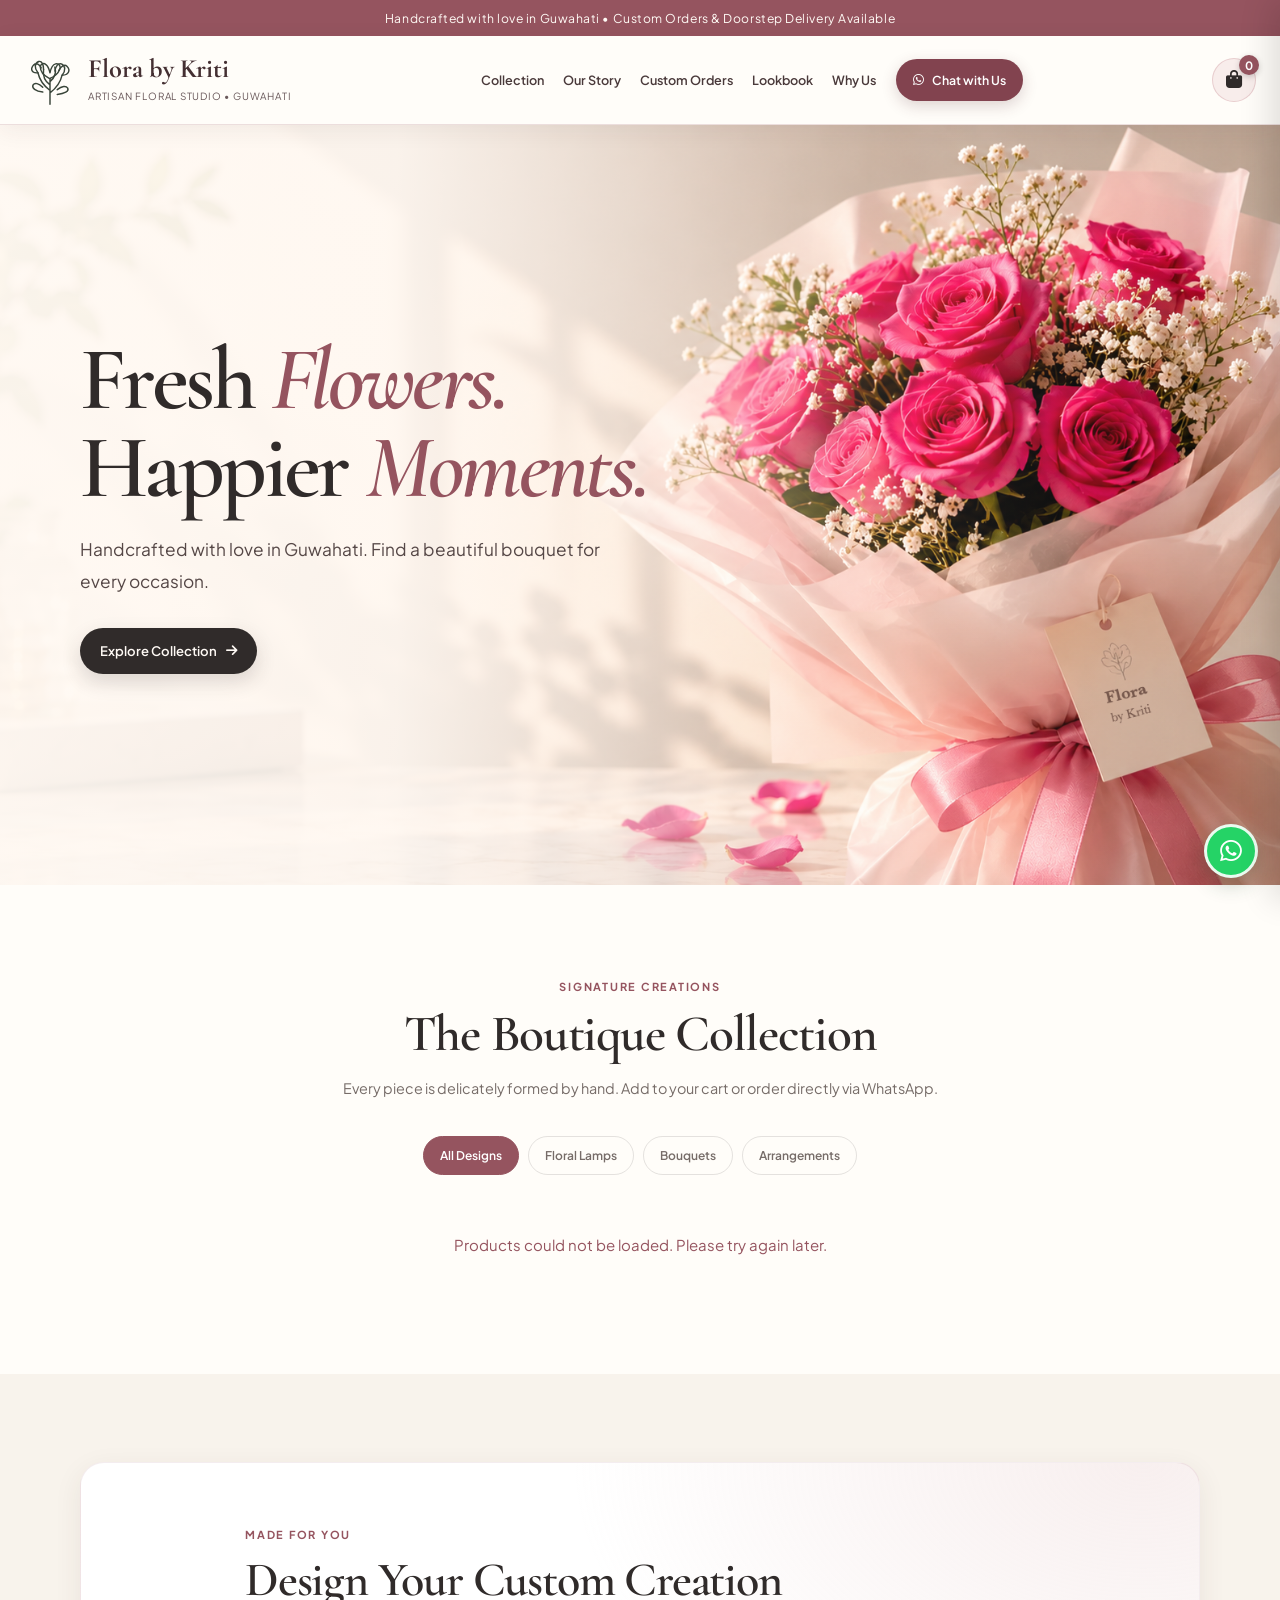
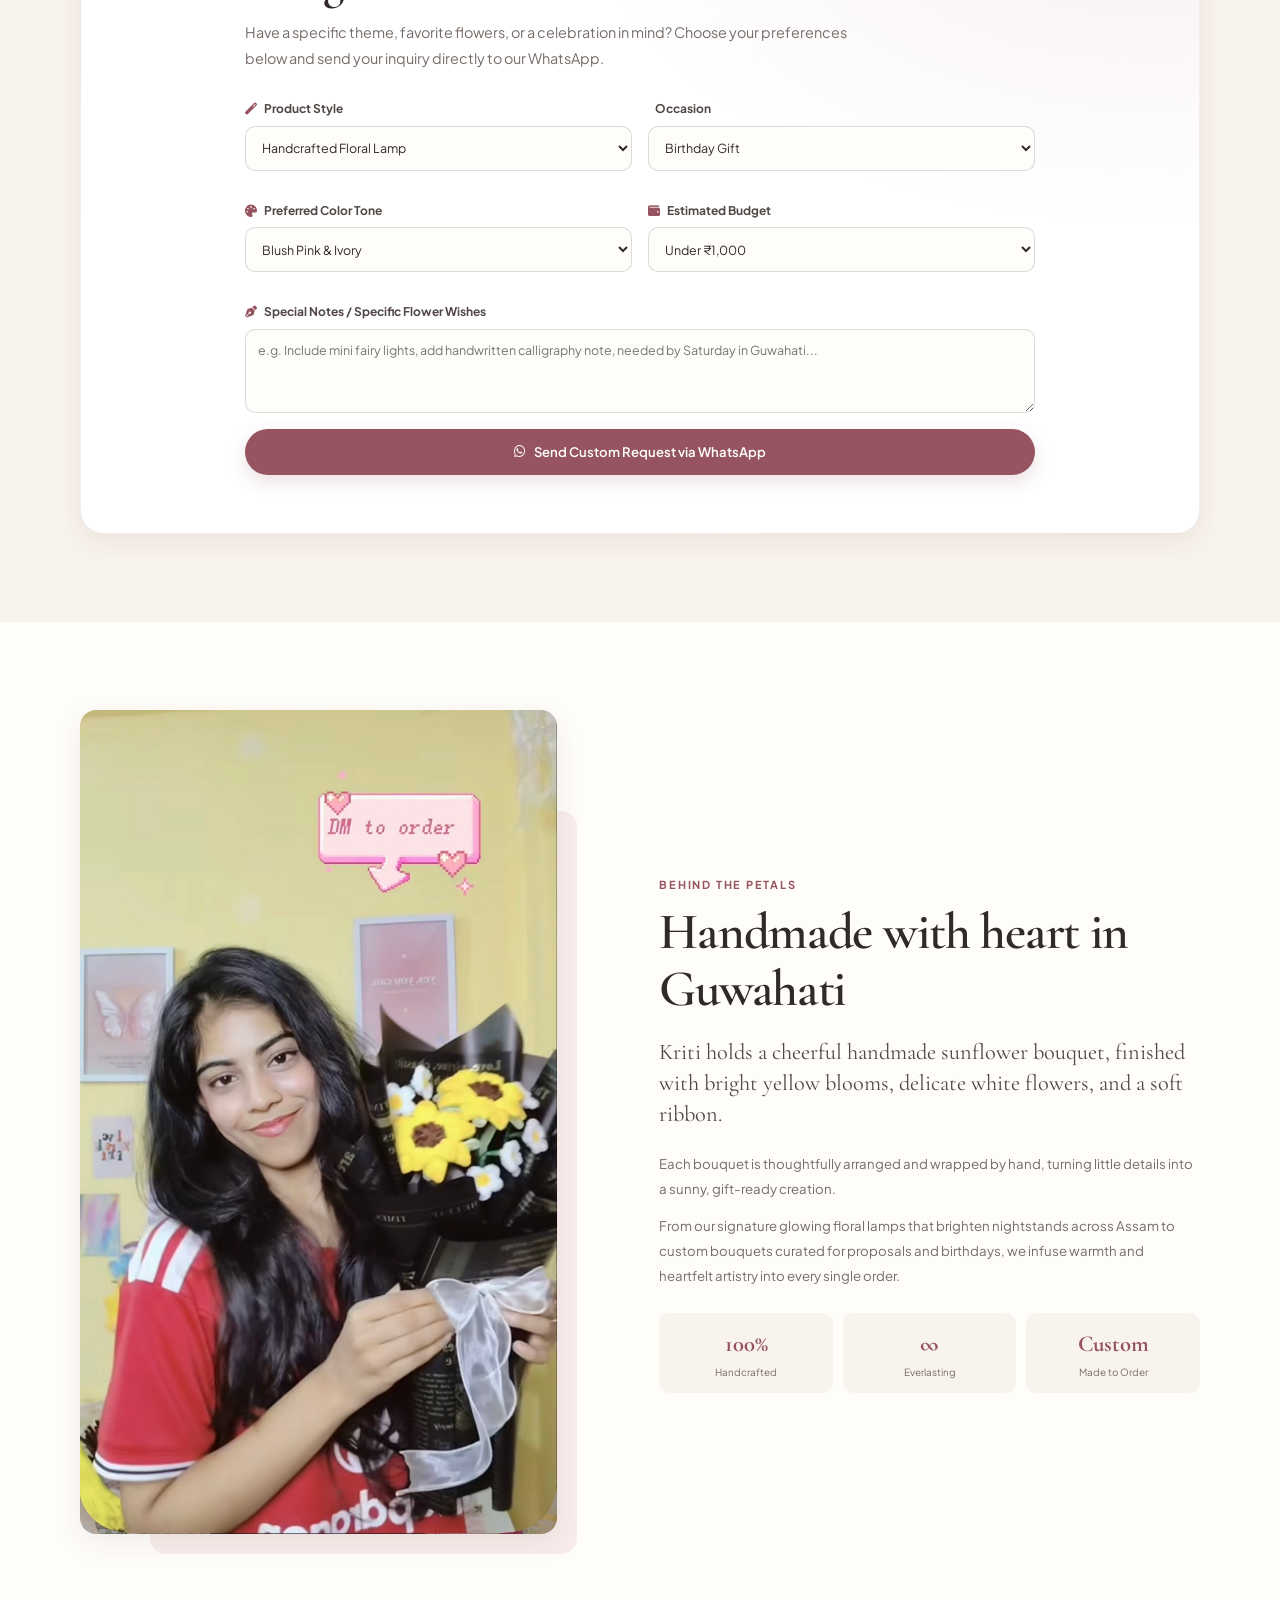
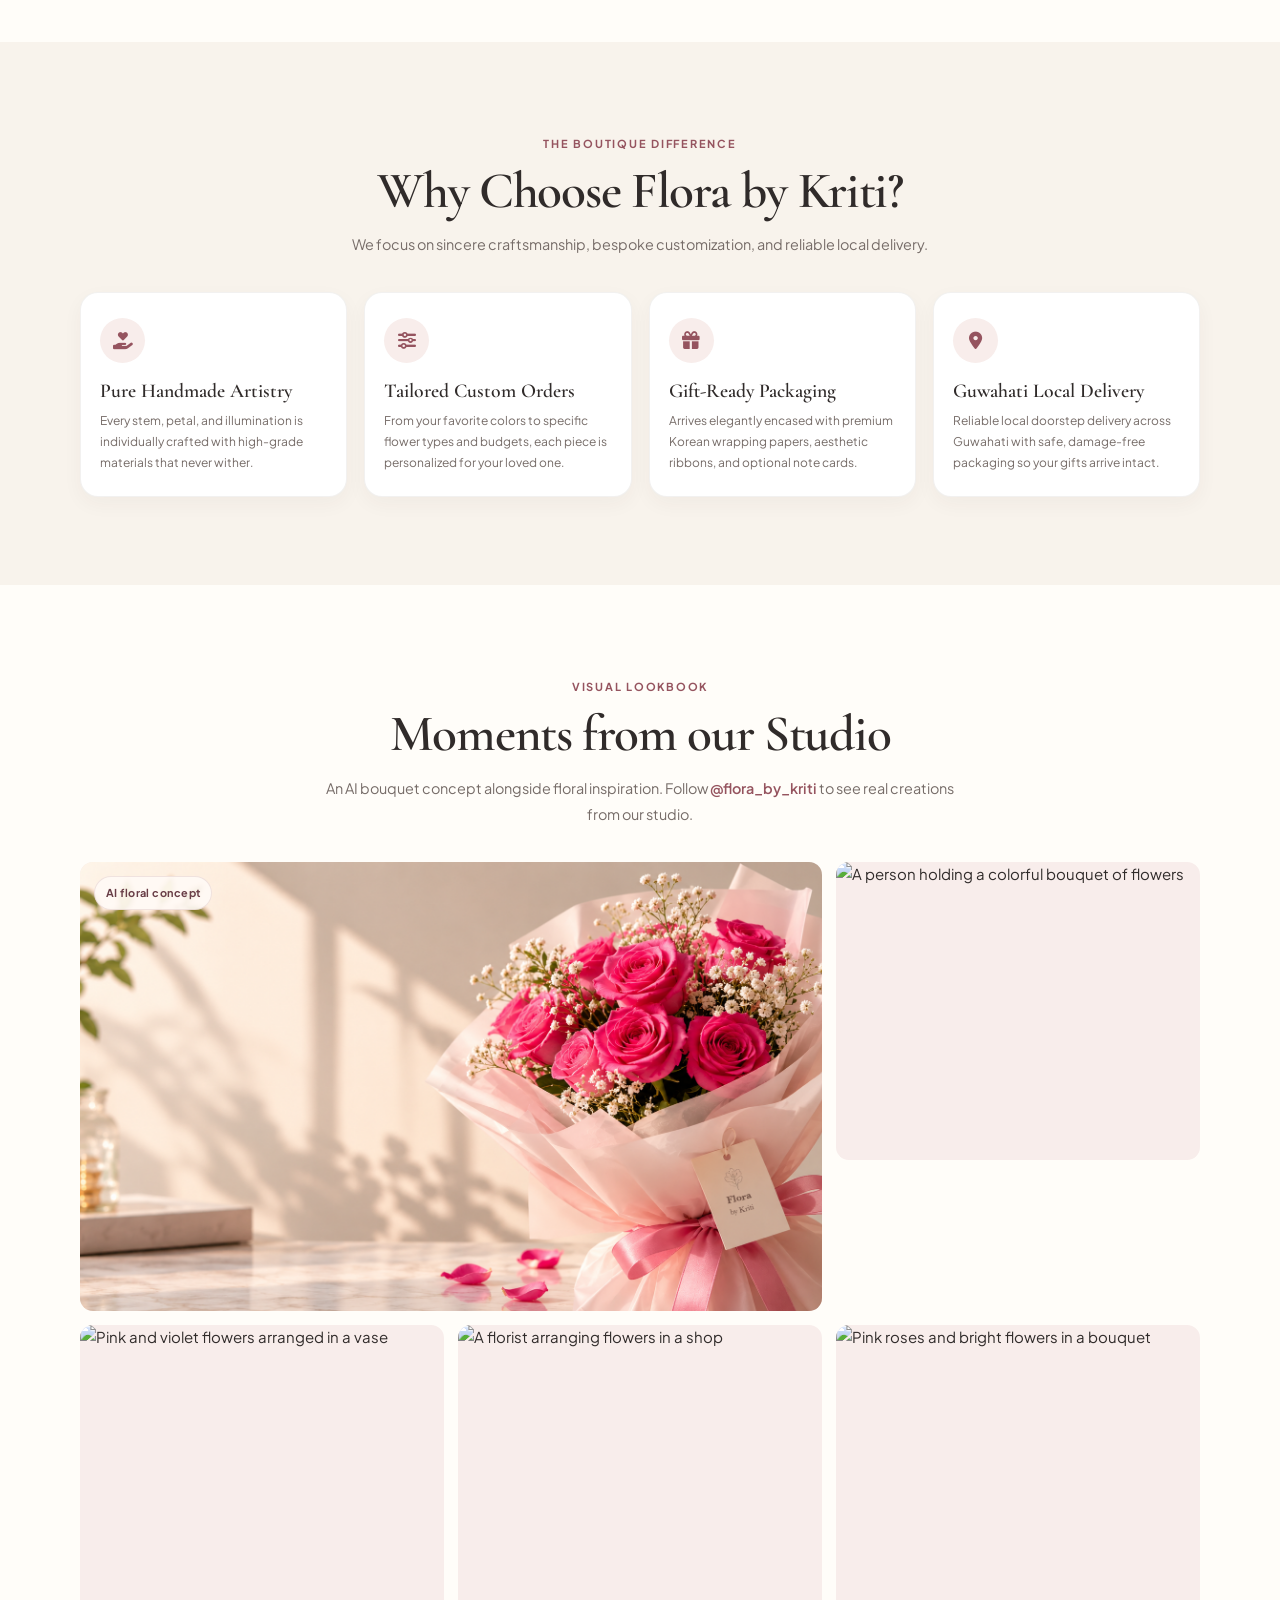
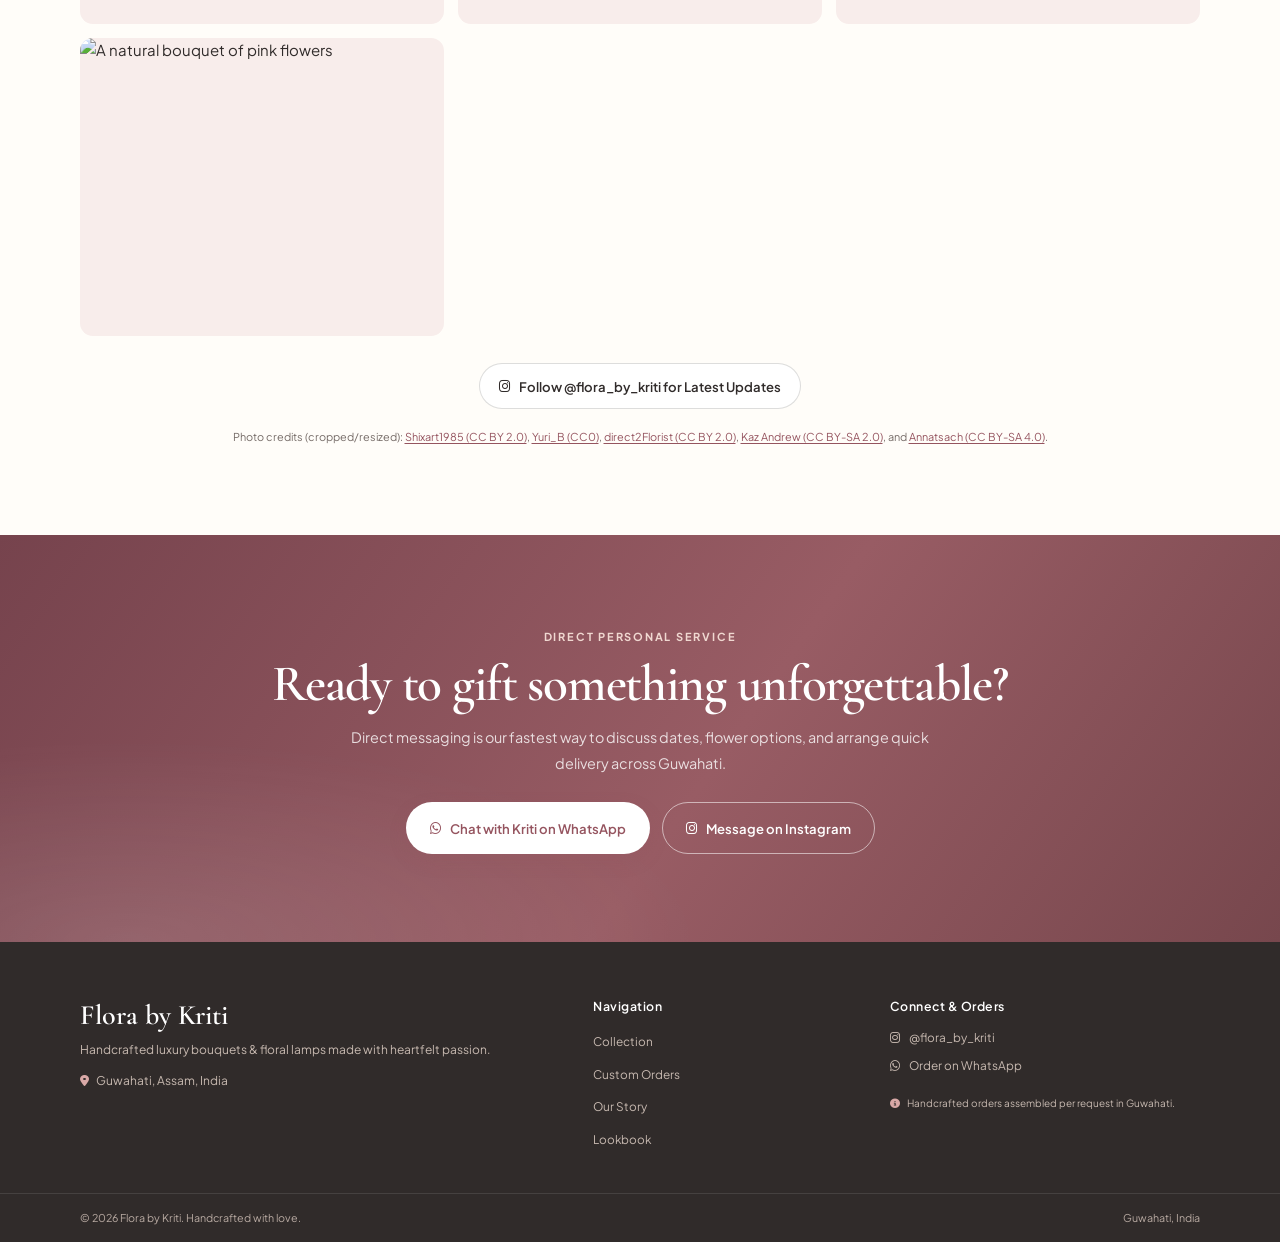
==== index.html @ 0f4cb662 "Add files via upload" ====
<!DOCTYPE html>
<html lang="en">
<head>
  <meta charset="UTF-8">
  <meta name="viewport" content="width=device-width, initial-scale=1.0">
  <title>Flora by Kriti | Handcrafted Luxury Flowers & Floral Lamps</title>
  <meta name="description" content="Guwahati's luxury boutique for handcrafted everlasting flowers, bouquets, and artisanal floral lamps. Personalized gifting & custom orders.">
  
  <!-- Google Fonts -->
  <link rel="preconnect" href="https://fonts.googleapis.com">
  <link rel="preconnect" href="https://fonts.gstatic.com" crossorigin>
  <link href="https://fonts.googleapis.com/css2?family=Cormorant+Garamond:ital,wght@0,400;0,500;0,600;0,700;1,400&family=Plus+Jakarta+Sans:wght@300;400;500;600&display=swap" rel="stylesheet">
  
  <!-- FontAwesome Icons -->
  <link rel="stylesheet" href="https://cdnjs.cloudflare.com/ajax/libs/font-awesome/6.4.0/css/all.min.css">
  
  <!-- Custom Stylesheet -->
  <link rel="stylesheet" href="style.css">
</head>
<body>

  <!-- Top Announcement Bar -->
  <div class="announcement-bar">
    <p>Handcrafted with love in Guwahati &bull; Custom Orders & Doorstep Delivery Available</p>
  </div>

  <!-- Header / Navigation -->
  <header class="site-header" id="header">
    <div class="nav-container">
      <a href="#hero" class="brand-logo">
        <span class="logo-mark" aria-hidden="true">
          <svg viewBox="0 0 64 72" fill="none" xmlns="http://www.w3.org/2000/svg">
            <g stroke="currentColor" stroke-linecap="round" stroke-linejoin="round" stroke-width="1.8">
              <path d="M32 66V34M32 49C24 43 19 36 17 27M32 52C40 46 45 39 47 30M32 42C25 37 23 30 24 23M32 38C39 32 40 26 38 20"/>
              <path d="M17 27C9 28 7 22 12 17C15 14 19 17 21 21M17 27C12 21 13 15 18 13C22 12 24 17 24 23M47 30C55 30 58 24 53 19C50 16 46 19 43 24M47 30C52 24 51 18 46 16C42 15 39 19 38 25"/>
              <path d="M31 34C25 31 20 26 20 20C20 16 24 14 27 17C30 19 31 23 32 27C33 22 35 17 39 16C43 15 46 19 44 23C42 28 37 32 32 34Z"/>
              <path d="M23 45C18 40 13 39 11 42C9 46 14 50 23 51M41 48C47 43 52 43 54 46C56 50 50 53 41 54"/>
            </g>
          </svg>
        </span>
        <div class="brand-text">
          <span class="brand-name">Flora by Kriti</span>
          <span class="brand-subtitle">Artisan Floral Studio &bull; Guwahati</span>
        </div>
      </a>

      <nav class="nav-links" id="navLinks">
        <a href="products.html" class="nav-item">Collection</a>
        <a href="#story" class="nav-item">Our Story</a>
        <a href="#custom-order" class="nav-item">Custom Orders</a>
        <a href="#gallery" class="nav-item">Lookbook</a>
        <a href="#why-us" class="nav-item">Why Us</a>
        <a href="#contact" class="nav-cta whatsapp-btn-header">
          <i class="fab fa-whatsapp"></i> Chat with Us
        </a>
      </nav>

      <!-- Cart Button & Mobile Menu Toggle -->
      <div class="nav-actions-right">
        <button class="cart-trigger-btn" id="openCartBtn" aria-label="View Shopping Cart">
          <i class="fas fa-shopping-bag"></i>
          <span class="cart-count-badge" id="cartBadge">0</span>
        </button>
        <button class="mobile-menu-btn" id="menuToggle" aria-label="Toggle navigation menu">
          <i class="fas fa-bars"></i>
        </button>
      </div>
    </div>
  </header>

  <main>
    <!-- Hero Section -->
    <section class="hero-section" id="hero">
      <div class="container hero-grid">
        <div class="hero-content">
          <h1 class="hero-title">
            <span class="hero-title-line">Fresh <span class="hero-title-accent">Flowers.</span></span>
            <span class="hero-title-line">Happier <span class="hero-title-accent">Moments.</span></span>
          </h1>
          <p class="hero-description">
            Handcrafted with love in Guwahati. Find a beautiful bouquet for every occasion.
          </p>
          <div class="hero-actions">
            <a href="#collection" class="btn hero-collection-link">
              Explore Collection <i class="fas fa-arrow-right"></i>
            </a>
          </div>
        </div>
        <img
          class="hero-mobile-image"
          src="assets/hero-pink-bouquet-mobile.jpg"
          alt="A bouquet of vivid pink roses wrapped for gifting"
        >
      </div>
    </section>

    <!-- Featured Collections -->
    <section class="section collection-section" id="collection">
      <div class="container">
        <div class="section-header">
          <span class="section-tag">Signature Creations</span>
          <h2 class="section-title">The Boutique Collection</h2>
          <p class="section-subtitle">Every piece is delicately formed by hand. Add to your cart or order directly via WhatsApp.</p>
        </div>

        <!-- Filter Tags -->
        <div class="filter-bar">
          <button class="filter-btn active" data-filter="all">All Designs</button>
          <button class="filter-btn" data-filter="lamps">Floral Lamps</button>
          <button class="filter-btn" data-filter="bouquets">Bouquets</button>
          <button class="filter-btn" data-filter="custom">Arrangements</button>
        </div>

        <!-- Product Grid -->
        <div class="product-grid" id="productGrid" aria-live="polite" aria-busy="true">
          <p class="product-grid-message" role="status">Loading products…</p>
        </div>
        <div class="product-load-more" id="productLoadMore" hidden>
          <p id="productCountSummary" role="status" aria-live="polite"></p>
          <button type="button" class="btn btn-secondary" id="loadMoreProductsBtn">Load more products</button>
        </div>
      </div>
    </section>

    <!-- Custom Order Inquiry Builder -->
    <section class="section custom-order-section" id="custom-order">
      <div class="container">
        <div class="custom-card">
          <div class="custom-content">
            <span class="section-tag">Made For You</span>
            <h2 class="section-title">Design Your Custom Creation</h2>
            <p class="section-subtitle">
              Have a specific theme, favorite flowers, or a celebration in mind? Choose your preferences below and send your inquiry directly to our WhatsApp.
            </p>

            <form id="customOrderForm" class="builder-form" onsubmit="handleCustomSubmit(event)">
              <div class="form-row">
                <div class="form-group">
                  <label for="orderType"><i class="fas fa-magic"></i> Product Style</label>
                  <select id="orderType" required>
                    <option value="Handcrafted Floral Lamp">Handcrafted Floral Lamp</option>
                    <option value="Luxury Wrapped Bouquet">Luxury Wrapped Bouquet</option>
                    <option value="Bloom Gift Box">Bloom Gift Box</option>
                    <option value="Mini Ceramic Keepsake Pot">Mini Ceramic Keepsake Pot</option>
                    <option value="Full Custom Theme">Surprise Me / Full Custom Theme</option>
                  </select>
                </div>

                <div class="form-group">
                  <label for="orderOccasion"><i class="fas fa-calendar-heart"></i> Occasion</label>
                  <select id="orderOccasion">
                    <option value="Birthday Gift">Birthday Gift</option>
                    <option value="Anniversary Celebration">Anniversary Celebration</option>
                    <option value="Proposal / Romance">Proposal / Romance</option>
                    <option value="Home & Bedroom Decor">Home & Bedroom Decor</option>
                    <option value="Friendship / Just Because">Friendship / Just Because</option>
                  </select>
                </div>
              </div>

              <div class="form-row">
                <div class="form-group">
                  <label for="orderColor"><i class="fas fa-palette"></i> Preferred Color Tone</label>
                  <select id="orderColor">
                    <option value="Blush Pink & Ivory">Blush Pink & Ivory</option>
                    <option value="Deep Crimson & Burgundy">Deep Crimson & Burgundy</option>
                    <option value="Sunny Yellow & Muted Green">Sunny Yellow & Muted Green</option>
                    <option value="Lilac & Lavender Pastels">Lilac & Lavender Pastels</option>
                    <option value="Custom Mixed Palette">Custom Mixed Palette</option>
                  </select>
                </div>

                <div class="form-group">
                  <label for="orderBudget"><i class="fas fa-wallet"></i> Estimated Budget</label>
                  <select id="orderBudget">
                    <option value="Under ₹1,000">Under ₹1,000</option>
                    <option value="₹1,000 - ₹2,000">₹1,000 - ₹2,000</option>
                    <option value="₹2,000 - ₹3,500">₹2,000 - ₹3,500</option>
                    <option value="₹3,500+ Luxury Tier">₹3,500+ Luxury Tier</option>
                  </select>
                </div>
              </div>

              <div class="form-group">
                <label for="orderNotes"><i class="fas fa-pen-nib"></i> Special Notes / Specific Flower Wishes</label>
                <textarea id="orderNotes" rows="3" placeholder="e.g. Include mini fairy lights, add handwritten calligraphy note, needed by Saturday in Guwahati..."></textarea>
              </div>

              <button type="submit" class="btn btn-primary btn-block">
                <i class="fab fa-whatsapp"></i> Send Custom Request via WhatsApp
              </button>
            </form>
          </div>
        </div>
      </div>
    </section>

    <!-- Our Story -->
    <section class="section story-section" id="story">
      <div class="container story-grid">
        <div class="story-image-wrap">
          <img src="IMG_5952.jpg" alt="Kriti holding a handmade yellow sunflower bouquet with white blooms and a ribbon" class="story-img">
        </div>

        <div class="story-text">
          <span class="section-tag">Behind the Petals</span>
          <h2 class="section-title">Handmade with heart in Guwahati</h2>
          <p class="lead-text">
            Kriti holds a cheerful handmade sunflower bouquet, finished with bright yellow blooms, delicate white flowers, and a soft ribbon.
          </p>
          <p class="body-text">
            Each bouquet is thoughtfully arranged and wrapped by hand, turning little details into a sunny, gift-ready creation.
          </p>
          <p class="body-text">
            From our signature glowing floral lamps that brighten nightstands across Assam to custom bouquets curated for proposals and birthdays, we infuse warmth and heartfelt artistry into every single order.
          </p>
          <div class="story-stats">
            <div class="stat-box">
              <span class="stat-num">100%</span>
              <span class="stat-label">Handcrafted</span>
            </div>
            <div class="stat-box">
              <span class="stat-num">&infin;</span>
              <span class="stat-label">Everlasting</span>
            </div>
            <div class="stat-box">
              <span class="stat-num">Custom</span>
              <span class="stat-label">Made to Order</span>
            </div>
          </div>
        </div>
      </div>
    </section>

    <!-- Why Choose Us -->
    <section class="section why-section" id="why-us">
      <div class="container">
        <div class="section-header">
          <span class="section-tag">The Boutique Difference</span>
          <h2 class="section-title">Why Choose Flora by Kriti?</h2>
          <p class="section-subtitle">We focus on sincere craftsmanship, bespoke customization, and reliable local delivery.</p>
        </div>

        <div class="features-grid">
          <div class="feature-card">
            <div class="feature-icon"><i class="fas fa-hand-holding-heart"></i></div>
            <h3 class="feature-title">Pure Handmade Artistry</h3>
            <p class="feature-desc">Every stem, petal, and illumination is individually crafted with high-grade materials that never wither.</p>
          </div>

          <div class="feature-card">
            <div class="feature-icon"><i class="fas fa-sliders"></i></div>
            <h3 class="feature-title">Tailored Custom Orders</h3>
            <p class="feature-desc">From your favorite colors to specific flower types and budgets, each piece is personalized for your loved one.</p>
          </div>

          <div class="feature-card">
            <div class="feature-icon"><i class="fas fa-gift"></i></div>
            <h3 class="feature-title">Gift-Ready Packaging</h3>
            <p class="feature-desc">Arrives elegantly encased with premium Korean wrapping papers, aesthetic ribbons, and optional note cards.</p>
          </div>

          <div class="feature-card">
            <div class="feature-icon"><i class="fas fa-location-dot"></i></div>
            <h3 class="feature-title">Guwahati Local Delivery</h3>
            <p class="feature-desc">Reliable local doorstep delivery across Guwahati with safe, damage-free packaging so your gifts arrive intact.</p>
          </div>
        </div>
      </div>
    </section>

    <!-- Lookbook Gallery -->
    <section class="section gallery-section" id="gallery">
      <div class="container">
        <div class="section-header">
          <span class="section-tag">Visual Lookbook</span>
          <h2 class="section-title">Moments from our Studio</h2>
          <p class="section-subtitle">An AI bouquet concept alongside floral inspiration. Follow <a href="https://www.instagram.com/flora_by_kriti/" target="_blank" rel="noopener"> @flora_by_kriti</a> to see real creations from our studio.</p>
        </div>

        <div class="gallery-grid">
          <div class="gallery-item gallery-item-ai" onclick="openLightbox('main1.png', 'AI-generated Flora by Kriti bouquet concept')">
            <img src="main1.png" alt="AI-generated concept of a pink rose bouquet wrapped in blush paper">
            <span class="gallery-ai-label">AI floral concept</span>
            <div class="gallery-overlay">
              <i class="fas fa-search-plus"></i>
              <span>View AI Concept</span>
            </div>
          </div>

          <div class="gallery-item" onclick="openLightbox('assets/gallery-bouquet-hands.jpg', 'A bouquet held in a flower shop')">
            <img src="assets/gallery-bouquet-hands.jpg" alt="A person holding a colorful bouquet of flowers">
            <div class="gallery-overlay">
              <i class="fas fa-search-plus"></i>
              <span>View Bouquet</span>
            </div>
          </div>

          <div class="gallery-item" onclick="openLightbox('assets/gallery-pink-bouquet.jpg', 'Pink and violet flowers arranged in a vase')">
            <img src="assets/gallery-pink-bouquet.jpg" alt="Pink and violet flowers arranged in a vase">
            <div class="gallery-overlay">
              <i class="fas fa-search-plus"></i>
              <span>View Arrangement</span>
            </div>
          </div>

          <div class="gallery-item" onclick="openLightbox('assets/gallery-florist.jpg', 'A florist preparing a bouquet')">
            <img src="assets/gallery-florist.jpg" alt="A florist arranging flowers in a shop">
            <div class="gallery-overlay">
              <i class="fas fa-search-plus"></i>
              <span>View Florist</span>
            </div>
          </div>

          <div class="gallery-item" onclick="openLightbox('assets/gallery-floral-detail.jpg', 'Pink roses and flowers in a bouquet')">
            <img src="assets/gallery-floral-detail.jpg" alt="Pink roses and bright flowers in a bouquet">
            <div class="gallery-overlay">
              <i class="fas fa-search-plus"></i>
              <span>View Flowers</span>
            </div>
          </div>

          <div class="gallery-item" onclick="openLightbox('assets/gallery-pink-flowers.jpg', 'Natural pink flowers in a bouquet')">
            <img src="assets/gallery-pink-flowers.jpg" alt="A natural bouquet of pink flowers">
            <div class="gallery-overlay">
              <i class="fas fa-search-plus"></i>
              <span>View Flowers</span>
            </div>
          </div>
        </div>

        <div class="gallery-cta">
          <a href="https://www.instagram.com/flora_by_kriti/" target="_blank" rel="noopener noreferrer" class="btn btn-secondary">
            <i class="fab fa-instagram"></i> Follow @flora_by_kriti for Latest Updates
          </a>
        </div>
        <p class="gallery-image-credits">
          Photo credits (cropped/resized):
          <a href="https://commons.wikimedia.org/wiki/File:A_person_holds_a_vibrant_bouquet_filled_with_various_flowers,_showcasing_blue,_orange,_pink,_and_white_blooms.jpg" target="_blank" rel="noopener noreferrer">Shixart1985 (CC BY 2.0)</a>,
          <a href="https://commons.wikimedia.org/wiki/File:Bouquet-3175315_1920.jpg" target="_blank" rel="noopener noreferrer">Yuri_B (CC0)</a>,
          <a href="https://commons.wikimedia.org/wiki/File:Florist_working_on_a_bouquet_of_flowers.jpg" target="_blank" rel="noopener noreferrer">direct2Florist (CC BY 2.0)</a>,
          <a href="https://commons.wikimedia.org/wiki/File:Pink_Bouquet_(2347518978).jpg" target="_blank" rel="noopener noreferrer">Kaz Andrew (CC BY-SA 2.0)</a>,
          and <a href="https://commons.wikimedia.org/wiki/File:Natural_bouquet_of_pink_flowers.jpg" target="_blank" rel="noopener noreferrer">Annatsach (CC BY-SA 4.0)</a>.
        </p>
      </div>
    </section>

    <!-- Direct Contact Banner -->
    <section class="section contact-banner" id="contact">
      <div class="container text-center">
        <span class="section-tag">Direct Personal Service</span>
        <h2 class="section-title">Ready to gift something unforgettable?</h2>
        <p class="section-subtitle">
          Direct messaging is our fastest way to discuss dates, flower options, and arrange quick delivery across Guwahati.
        </p>
        <div class="banner-buttons">
          <a href="#" class="btn btn-primary btn-large" id="directWhatsappBtn">
            <i class="fab fa-whatsapp"></i> Chat with Kriti on WhatsApp
          </a>
          <a href="https://www.instagram.com/flora_by_kriti/" target="_blank" rel="noopener noreferrer" class="btn btn-outline btn-large">
            <i class="fab fa-instagram"></i> Message on Instagram
          </a>
        </div>
      </div>
    </section>
  </main>

  <!-- Footer -->
  <footer class="site-footer">
    <div class="container footer-content">
      <div class="footer-brand">
        <h3 class="footer-logo">Flora by Kriti</h3>
        <p class="footer-tagline">Handcrafted luxury bouquets & floral lamps made with heartfelt passion.</p>
        <p class="footer-location"><i class="fas fa-map-marker-alt"></i> Guwahati, Assam, India</p>
      </div>

      <div class="footer-links-group">
        <h4>Navigation</h4>
        <ul>
          <li><a href="products.html">Collection</a></li>
          <li><a href="#custom-order">Custom Orders</a></li>
          <li><a href="#story">Our Story</a></li>
          <li><a href="#gallery">Lookbook</a></li>
        </ul>
      </div>

      <div class="footer-links-group">
        <h4>Connect & Orders</h4>
        <div class="footer-socials">
          <a href="https://www.instagram.com/flora_by_kriti/" target="_blank" rel="noopener noreferrer" class="social-link" title="Instagram">
            <i class="fab fa-instagram"></i> @flora_by_kriti
          </a>
          <a href="#" class="social-link" id="footerWhatsappLink" title="WhatsApp">
            <i class="fab fa-whatsapp"></i> Order on WhatsApp
          </a>
        </div>
        <p class="order-notice">
          <small><i class="fas fa-info-circle"></i> Handcrafted orders assembled per request in Guwahati.</small>
        </p>
      </div>
    </div>

    <div class="footer-bottom">
      <div class="container bottom-row">
        <p>&copy; <span id="currentYear"></span> Flora by Kriti. Handcrafted with love.</p>
        <p class="footer-location-stamp">Guwahati, India</p>
      </div>
    </div>
  </footer>

  <!-- Lightbox Modal for Gallery -->
  <div class="lightbox-modal" id="lightboxModal" onclick="closeLightbox()">
    <div class="lightbox-content" onclick="event.stopPropagation()">
      <button class="lightbox-close" onclick="closeLightbox()">&times;</button>
      <img src="" alt="Enlarged floral creation" id="lightboxImg">
      <p id="lightboxCaption" class="lightbox-caption"></p>
    </div>
  </div>

  <!-- Mobile Floating WhatsApp Button -->
  <a href="#" class="floating-whatsapp" id="floatingWhatsappBtn" aria-label="Quick WhatsApp order">
    <i class="fab fa-whatsapp"></i>
  </a>

  <!-- ======================================================================
       E-COMMERCE ADDITIONS: SLIDE-OUT CART & CHECKOUT MODAL
       ====================================================================== -->
  <!-- Cart Dimmer Overlay -->
  <div class="cart-overlay" id="cartOverlay"></div>

  <!-- Slide-out Cart Drawer -->
  <aside class="cart-sidebar" id="cartSidebar" aria-label="Shopping Cart Drawer">
    <div class="cart-header">
      <div class="cart-title-box">
        <i class="fas fa-shopping-bag"></i>
        <h3>Your Botanical Basket</h3>
      </div>
      <button class="cart-close-btn" id="closeCartBtn" aria-label="Close cart">&times;</button>
    </div>

    <!-- Empty State -->
    <div class="cart-empty-state" id="cartEmptyState">
      <div class="empty-icon">🌸</div>
      <h4>Your basket is empty</h4>
      <p>Browse our handcrafted collection and add lasting creations.</p>
      <button type="button" class="btn btn-secondary" onclick="closeCartDrawer()">Explore Collection</button>
    </div>

    <!-- Cart Items Scroll List -->
    <div class="cart-items-container" id="cartItemsList">
      <!-- Items dynamically populated via JavaScript -->
    </div>

    <!-- Cart Footer & Price Calculation -->
    <div class="cart-footer" id="cartFooter">
      <div class="cart-summary-row">
        <span>Delivery (Guwahati Local):</span>
        <span class="delivery-badge">Calculated at checkout</span>
      </div>
      <div class="cart-summary-row total-row">
        <span>Grand Total:</span>
        <span class="cart-grand-total" id="cartGrandTotal">₹0</span>
      </div>
      <button type="button" class="btn btn-primary btn-block checkout-btn" id="checkoutBtn">
        Proceed to Checkout <i class="fas fa-arrow-right"></i>
      </button>
    </div>
  </aside>

  <!-- Checkout Modal -->
  <div class="checkout-modal" id="checkoutModal">
    <div class="checkout-modal-content">
      <button type="button" class="checkout-modal-close" id="closeCheckoutBtn">&times;</button>
      
      <div id="checkoutFormSection">
        <div class="checkout-header">
          <span class="section-tag">Order Summary</span>
          <h2 class="checkout-title">Review & Delivery Details</h2>
          <p class="checkout-subtitle">Please verify your items and share your delivery information in Guwahati.</p>
        </div>

        <!-- Checkout Summary Items -->
        <div class="checkout-summary-box">
          <div class="checkout-items-preview" id="checkoutItemsPreview"></div>
          <div class="checkout-total-bar">
            <span>Total Payable:</span>
            <span class="checkout-payable" id="checkoutPayableAmount">₹0</span>
          </div>
        </div>

        <!-- Customer Details Form -->
        <form id="checkoutForm" onsubmit="handleCheckoutFormSubmit(event)">
          <div class="checkout-form-grid">
            <div class="form-group">
              <label for="custName"><i class="fas fa-user"></i> Full Name *</label>
              <input type="text" id="custName" required placeholder="e.g. Priya Sharma">
            </div>
            <div class="form-group">
              <label for="custPhone"><i class="fas fa-phone"></i> Phone Number *</label>
              <input type="tel" id="custPhone" required placeholder="10-digit mobile number" pattern="[0-9]{10}">
            </div>
          </div>

          <div class="form-group">
            <label for="custAddress"><i class="fas fa-location-dot"></i> Delivery Address in Guwahati *</label>
            <textarea id="custAddress" rows="2" required placeholder="House / Flat No., Landmark, Locality, Pincode"></textarea>
          </div>

          <div class="form-group">
            <label for="custNotes"><i class="fas fa-pen-nib"></i> Gift Note / Specific Instructions (Optional)</label>
            <input type="text" id="custNotes" placeholder="e.g. Write 'Happy Birthday Rhea' on calligraphy card">
          </div>

          <div class="form-group">
            <label><i class="fas fa-shield-heart"></i> Security Verification *</label>
            <div id="checkoutTurnstile"></div>
            <p id="checkoutError" role="alert" aria-live="assertive" style="display: none; color: #a33; margin: 0;"></p>
          </div>

          <div class="payment-disclaimer">
            <i class="fas fa-shield-heart"></i>
            <span><strong>Transparent Booking:</strong> No immediate online debit. Our artisan will confirm the arrangement schedule and share secure payment details directly before handcrafting.</span>
          </div>

          <button type="submit" class="btn btn-primary btn-block btn-place-order" id="submitOrderBtn">
            Confirm & Place Order <i class="fas fa-check"></i>
          </button>
        </form>
      </div>

      <!-- Order Confirmation Message State -->
      <div class="checkout-confirmation-screen" id="checkoutConfirmationScreen" style="display: none;">
        <div class="confirm-icon">✨</div>
        <h3 class="confirm-title">Order Request Received!</h3>
        <p class="confirm-lead" id="confirmCustomerGreeting">Thank you for supporting handcrafted floral artistry.</p>
        
        <div class="order-receipt-card" id="confirmReceiptDetails">
          <!-- Filled by JS -->
        </div>

        <p class="confirm-helper-text">
          A copy has been prepared for our studio. You can also send this order directly to Kriti on WhatsApp for expedited processing:
        </p>

        <a href="#" target="_blank" class="btn btn-primary btn-block" id="confirmWhatsAppBtn">
          <i class="fab fa-whatsapp"></i> Chat with Studio on WhatsApp
        </a>
        <button type="button" class="btn btn-secondary btn-block mt-3" onclick="closeCheckoutModal()">
          Continue Browsing
        </button>
      </div>

    </div>
  </div>

  <!-- Notification Toast for Add to Cart -->
  <div class="cart-toast" id="cartToast">
    <i class="fas fa-check-circle"></i>
    <span id="toastMessage">Item added to your basket</span>
  </div>

  <!-- Script -->
  <script src="https://cdn.jsdelivr.net/npm/@supabase/supabase-js@2"></script>
  <script src="supabase.js"></script>
  <script src="script.js"></script>
</body>
</html>
---- style.css ----
/* ==========================================================================
   FLORA BY KRITI: BASE LAYOUT & BRAND STYLES
   ========================================================================== */

:root {
  --color-charcoal: #302b2a;
  --color-ivory: #fffdf9;
  --color-ivory-warm: #f8f3ec;
  --color-blush: #ead1d0;
  --color-blush-light: #f8edeb;
  --color-rose: #bd7c83;
  --color-rose-deep: #95545f;
  --color-sage: #657d68;
  --color-text-muted: #766c68;
  --color-whatsapp: #25d366;
  --font-serif: "Cormorant Garamond", Georgia, serif;
  --font-sans: "Plus Jakarta Sans", Arial, sans-serif;
  --radius-sm: 10px;
  --radius-md: 18px;
  --radius-full: 999px;
  --shadow-subtle: 0 8px 28px rgba(64, 45, 42, 0.08);
  --transition: 180ms ease;
}

* {
  box-sizing: border-box;
}

html {
  scroll-behavior: smooth;
  scroll-padding-top: 88px;
}

body {
  margin: 0;
  color: var(--color-charcoal);
  background: var(--color-ivory);
  font-family: var(--font-sans);
  font-size: 15px;
  line-height: 1.65;
  -webkit-font-smoothing: antialiased;
}

body,
button,
input,
select,
textarea {
  font-family: var(--font-sans);
}

img {
  display: block;
  max-width: 100%;
}

a {
  color: inherit;
  text-decoration: none;
}

button,
input,
select,
textarea {
  font: inherit;
}

button {
  color: inherit;
  cursor: pointer;
}

h1,
h2,
h3,
h4,
p {
  margin-top: 0;
}

h1,
h2,
h3,
h4 {
  font-family: var(--font-serif);
  font-weight: 600;
  line-height: 1.12;
}

.container {
  width: min(1120px, calc(100% - 48px));
  margin: 0 auto;
}

.text-center {
  text-align: center;
}

.announcement-bar {
  padding: 8px 20px;
  color: #fffaf5;
  background: var(--color-rose-deep);
  text-align: center;
  font-size: 0.76rem;
  letter-spacing: 0.045em;
}

.announcement-bar p {
  margin: 0;
}

.site-header {
  position: sticky;
  top: 0;
  z-index: 1000;
  overflow: visible;
  background: rgba(255, 253, 249, 0.97);
  border-bottom: 1px solid rgba(149, 84, 95, 0.18);
  box-shadow: 0 5px 22px rgba(64, 45, 42, 0.07);
  backdrop-filter: blur(12px);
}

.nav-container {
  width: min(1360px, calc(100% - 48px));
  min-height: 88px;
  margin: 0 auto;
  display: flex;
  align-items: center;
  justify-content: space-between;
  gap: 24px;
}

.brand-logo {
  display: flex;
  align-items: center;
  gap: 12px;
  flex-shrink: 0;
}

.logo-mark {
  display: grid;
  flex: 0 0 52px;
  width: 52px;
  height: 58px;
  place-items: center;
  color: #39453a;
}

.logo-mark svg {
  display: block;
  width: 100%;
  height: 100%;
}

.brand-text {
  display: flex;
  flex-direction: column;
}

.brand-name {
  font-family: var(--font-serif);
  color: #442f32;
  font-size: 1.65rem;
  font-weight: 700;
  line-height: 1;
}

.brand-subtitle {
  margin-top: 5px;
  color: #69585a;
  font-size: 0.62rem;
  letter-spacing: 0.08em;
  text-transform: uppercase;
}

.nav-links {
  display: flex;
  align-items: center;
  gap: clamp(8px, 1.5vw, 20px);
}

.nav-item {
  position: relative;
  padding: 8px 0;
  color: #49393a;
  white-space: nowrap;
  font-size: 0.79rem;
  font-weight: 600;
  transition: color var(--transition);
}

.nav-item::after {
  position: absolute;
  right: 0;
  bottom: 2px;
  left: 0;
  height: 1px;
  background: var(--color-rose-deep);
  content: "";
  transform: scaleX(0);
  transform-origin: left;
  transition: transform var(--transition);
}

.nav-item:hover {
  color: var(--color-rose-deep);
}

.nav-item:hover::after {
  transform: scaleX(1);
}

.nav-cta {
  display: inline-flex;
  align-items: center;
  gap: 8px;
  padding: 11px 17px;
  color: #fff;
  background: #82434f;
  border-radius: var(--radius-full);
  font-size: 0.77rem;
  font-weight: 600;
  white-space: nowrap;
  box-shadow: 0 5px 15px rgba(90, 43, 52, 0.2);
  transition: background var(--transition), transform var(--transition), box-shadow var(--transition);
}

.nav-cta:hover {
  background: var(--color-charcoal);
  box-shadow: 0 8px 18px rgba(48, 43, 42, 0.2);
  transform: translateY(-2px);
}

.nav-actions-right {
  display: flex;
  align-items: center;
  gap: 0.8rem;
}

.mobile-menu-btn {
  display: none;
  width: 42px;
  height: 42px;
  border: 1px solid rgba(149, 84, 95, 0.24);
  border-radius: 50%;
  background: rgba(255, 253, 249, 0.9);
  font-size: 1rem;
}

.hero-section {
  position: relative;
  overflow: hidden;
  display: grid;
  min-height: min(760px, calc(100svh - 120px));
  align-items: center;
  padding: clamp(72px, 9vw, 128px) 0;
  background-color: #f7eee8;
  background-image:
    linear-gradient(90deg, rgba(255, 249, 243, 0.96) 0%, rgba(255, 249, 243, 0.9) 31%, rgba(255, 249, 243, 0.58) 48%, rgba(255, 249, 243, 0.12) 68%, rgba(255, 249, 243, 0) 100%),
    url("main1.png");
  background-position: center, center;
  background-size: cover;
}

.hero-mobile-image {
  display: none;
}

.hero-grid {
  display: grid;
  grid-template-columns: minmax(0, 680px);
  align-items: center;
}

.hero-content {
  position: relative;
  z-index: 1;
  max-width: 680px;
}

.hero-title {
  max-width: 720px;
  margin-bottom: 22px;
  font-size: clamp(3.8rem, 7vw, 6.35rem);
  letter-spacing: -0.04em;
  line-height: 0.98;
}

.hero-title-line {
  display: block;
  white-space: nowrap;
}

.hero-title-accent {
  color: var(--color-rose-deep);
  font-style: italic;
}

.hero-description {
  max-width: 520px;
  margin-bottom: 30px;
  color: #554746;
  font-size: 1.08rem;
  line-height: 1.85;
}

.hero-collection-link {
  min-height: 54px;
  padding: 14px 24px;
  color: #fffaf5;
  background: var(--color-charcoal);
  font-size: 0.9rem;
  box-shadow: 0 8px 20px rgba(48, 43, 42, 0.16);
}

.hero-collection-link:hover {
  color: #fff;
  background: var(--color-rose-deep);
  box-shadow: 0 10px 24px rgba(149, 84, 95, 0.24);
}

.hero-actions,
.banner-buttons {
  display: flex;
  flex-wrap: wrap;
  gap: 12px;
}

.btn {
  display: inline-flex;
  align-items: center;
  justify-content: center;
  gap: 9px;
  min-height: 46px;
  padding: 11px 19px;
  border: 1px solid transparent;
  border-radius: var(--radius-full);
  font-size: 0.82rem;
  font-weight: 600;
  line-height: 1.3;
  text-align: center;
  transition: color var(--transition), background var(--transition), border-color var(--transition), transform var(--transition), box-shadow var(--transition);
}

.btn:hover {
  transform: translateY(-2px);
}

.btn-primary {
  color: #fff;
  background: var(--color-rose-deep);
  box-shadow: 0 7px 18px rgba(149, 84, 95, 0.18);
}

.btn-primary:hover {
  color: #fff;
  background: #77424c;
  box-shadow: 0 10px 22px rgba(149, 84, 95, 0.24);
}

.btn-secondary {
  color: var(--color-charcoal);
  background: #fff;
  border-color: rgba(48, 43, 42, 0.16);
}

.btn-secondary:hover,
.btn-outline:hover {
  color: var(--color-rose-deep);
  border-color: var(--color-rose-deep);
  background: var(--color-blush-light);
}

.btn-order {
  color: var(--color-rose-deep);
  background: var(--color-blush-light);
  border-color: rgba(149, 84, 95, 0.16);
}

.btn-order:hover {
  color: #fff;
  background: var(--color-rose-deep);
}

.btn-outline {
  color: #fff;
  background: transparent;
  border-color: rgba(255, 255, 255, 0.55);
}

.btn-block {
  width: 100%;
}

.btn-large {
  min-height: 52px;
  padding-inline: 23px;
}

.section {
  padding: 88px 0;
}

.section-header {
  max-width: 680px;
  margin: 0 auto 34px;
  text-align: center;
}

.section-tag {
  display: inline-block;
  margin-bottom: 10px;
  color: var(--color-rose-deep);
  font-size: 0.69rem;
  font-weight: 700;
  letter-spacing: 0.16em;
  text-transform: uppercase;
}

.section-title {
  margin-bottom: 12px;
  font-size: clamp(2.25rem, 4vw, 3.25rem);
  letter-spacing: -0.025em;
}

.section-subtitle {
  max-width: 630px;
  margin: 0 auto;
  color: var(--color-text-muted);
  font-size: 0.9rem;
  line-height: 1.8;
}

.section-subtitle a {
  color: var(--color-rose-deep);
  font-weight: 600;
}

.collection-section {
  background: var(--color-ivory);
}

.filter-bar {
  display: flex;
  justify-content: center;
  flex-wrap: wrap;
  gap: 9px;
  margin: 0 0 30px;
}

.filter-btn {
  padding: 9px 16px;
  color: var(--color-text-muted);
  background: transparent;
  border: 1px solid rgba(48, 43, 42, 0.13);
  border-radius: var(--radius-full);
  font-size: 0.75rem;
  font-weight: 600;
  transition: all var(--transition);
}

.filter-btn:hover,
.filter-btn.active {
  color: #fff;
  background: var(--color-rose-deep);
  border-color: var(--color-rose-deep);
}

.product-grid {
  display: grid;
  grid-template-columns: repeat(3, minmax(0, 1fr));
  gap: 23px;
}

.product-load-more {
  margin-top: 24px;
  text-align: center;
}

.product-load-more p {
  margin: 0 0 12px;
  color: var(--color-text-muted);
  font-size: 0.88rem;
}

.product-grid-message {
  grid-column: 1 / -1;
  margin: 0;
  padding: 28px 16px;
  color: var(--color-text-muted);
  text-align: center;
}

.product-grid[data-state="error"] .product-grid-message {
  color: var(--color-rose-deep);
}

.product-card {
  display: flex;
  flex-direction: column;
  min-width: 0;
  overflow: hidden;
  background: #fff;
  border: 1px solid rgba(80, 56, 50, 0.09);
  border-radius: var(--radius-md);
  box-shadow: 0 8px 24px rgba(64, 45, 42, 0.055);
  transition: transform 220ms ease, box-shadow 220ms ease;
}

.product-card:hover {
  transform: translateY(-5px);
  box-shadow: 0 16px 34px rgba(64, 45, 42, 0.12);
}

.product-image-container {
  position: relative;
  overflow: hidden;
  background: var(--color-blush-light);
}

.product-img {
  width: 100%;
  aspect-ratio: 1 / 0.86;
  object-fit: cover;
  transition: transform 500ms ease;
}

.product-card:hover .product-img {
  transform: scale(1.045);
}

.product-badge {
  position: absolute;
  top: 13px;
  left: 13px;
  z-index: 1;
  padding: 6px 10px;
  color: var(--color-rose-deep);
  background: rgba(255, 253, 249, 0.94);
  border-radius: var(--radius-full);
  font-size: 0.62rem;
  font-weight: 700;
}

.product-info {
  padding: 19px 18px 18px;
}

.product-category {
  color: var(--color-rose-deep);
  font-size: 0.65rem;
  font-weight: 700;
  letter-spacing: 0.1em;
  text-transform: uppercase;
}

.product-name {
  margin: 6px 0 8px;
  font-size: 1.42rem;
}

.product-desc {
  min-height: 62px;
  margin-bottom: 14px;
  color: var(--color-text-muted);
  font-size: 0.76rem;
  line-height: 1.65;
}

.product-meta {
  display: flex;
  align-items: baseline;
  gap: 8px;
  margin-bottom: 13px;
}

.product-price {
  color: var(--color-charcoal);
  font-family: var(--font-serif);
  font-size: 1.35rem;
  font-weight: 700;
}

.price-note {
  color: #8b817c;
  font-size: 0.67rem;
}

.product-actions-group {
  display: flex;
  gap: 0.6rem;
  margin-top: 0.5rem;
}

.product-actions-group .btn {
  min-height: 40px;
  padding: 9px 10px;
  font-size: 0.7rem;
}

.btn-add-cart {
  flex: 1.4;
  color: var(--color-ivory);
  background-color: var(--color-charcoal);
}

.btn-add-cart:hover {
  color: #fff;
  background-color: var(--color-rose-deep);
}

.product-actions-group .btn-order {
  flex: 1;
}

.custom-order-section {
  background: var(--color-ivory-warm);
}

.custom-card {
  position: relative;
  overflow: hidden;
  padding: clamp(28px, 5vw, 58px);
  background:
    radial-gradient(ellipse at 95% 0%, rgba(234, 209, 208, 0.34), transparent 38%),
    #fff;
  border: 1px solid rgba(149, 84, 95, 0.1);
  border-radius: 24px;
  box-shadow: var(--shadow-subtle);
}

.custom-content {
  max-width: 790px;
  margin: 0 auto;
}

.custom-content > .section-title {
  font-size: clamp(2.15rem, 4vw, 3rem);
}

.custom-content > .section-subtitle {
  margin: 0 0 27px;
}

.builder-form,
.form-group {
  display: flex;
  flex-direction: column;
}

.builder-form {
  gap: 16px;
}

.form-row {
  display: grid;
  grid-template-columns: repeat(2, minmax(0, 1fr));
  gap: 16px;
}

.form-group {
  gap: 7px;
  min-width: 0;
  margin-bottom: 14px;
}

.builder-form > .form-group {
  margin-bottom: 0;
}

.form-group label {
  color: #514846;
  font-size: 0.75rem;
  font-weight: 700;
}

.form-group label i {
  margin-right: 5px;
  color: var(--color-rose-deep);
}

.form-group input,
.form-group select,
.form-group textarea {
  width: 100%;
  min-height: 45px;
  padding: 10px 12px;
  color: var(--color-charcoal);
  background: #fffdfa;
  border: 1px solid rgba(48, 43, 42, 0.16);
  border-radius: var(--radius-sm);
  font-size: 0.78rem;
}

.form-group textarea {
  resize: vertical;
}

.form-group input:focus,
.form-group select:focus,
.form-group textarea:focus {
  outline: 2px solid rgba(149, 84, 95, 0.18);
  border-color: var(--color-rose);
}

.story-section {
  background: var(--color-ivory);
}

.story-grid {
  display: grid;
  grid-template-columns: 0.92fr 1fr;
  align-items: center;
  gap: clamp(38px, 7vw, 82px);
}

.story-image-wrap {
  position: relative;
  padding: 0 20px 20px 0;
}

.story-image-wrap::before {
  position: absolute;
  right: 0;
  bottom: 0;
  width: 86%;
  height: 88%;
  border-radius: 16px;
  background: var(--color-blush-light);
  content: "";
}

.story-img {
  position: relative;
  display: block;
  width: 100%;
  height: auto;
  border-radius: 16px;
  box-shadow: var(--shadow-subtle);
}

.story-text .section-title {
  margin-bottom: 17px;
}

.lead-text {
  color: #514846;
  font-family: var(--font-serif);
  font-size: 1.4rem;
  line-height: 1.4;
}

.body-text {
  color: var(--color-text-muted);
  font-size: 0.83rem;
  line-height: 1.85;
}

.story-stats {
  display: grid;
  grid-template-columns: repeat(3, 1fr);
  gap: 10px;
  margin-top: 25px;
}

.stat-box {
  display: flex;
  flex-direction: column;
  padding: 13px 10px;
  background: var(--color-ivory-warm);
  border-radius: 10px;
  text-align: center;
}

.stat-num {
  color: var(--color-rose-deep);
  font-family: var(--font-serif);
  font-size: 1.42rem;
  font-weight: 700;
}

.stat-label {
  color: var(--color-text-muted);
  font-size: 0.62rem;
}

.why-section {
  background: #f8f3ec;
}

.features-grid {
  display: grid;
  grid-template-columns: repeat(4, minmax(0, 1fr));
  gap: 17px;
}

.feature-card {
  padding: 25px 19px 23px;
  background: #fff;
  border: 1px solid rgba(80, 56, 50, 0.07);
  border-radius: var(--radius-md);
  box-shadow: 0 7px 20px rgba(64, 45, 42, 0.045);
}

.feature-icon {
  display: grid;
  width: 45px;
  height: 45px;
  margin-bottom: 17px;
  place-items: center;
  color: var(--color-rose-deep);
  background: var(--color-blush-light);
  border-radius: 50%;
  font-size: 1.1rem;
}

.feature-title {
  margin-bottom: 8px;
  font-size: 1.23rem;
}

.feature-desc {
  margin-bottom: 0;
  color: var(--color-text-muted);
  font-size: 0.75rem;
  line-height: 1.75;
}

.gallery-section {
  background: var(--color-ivory);
}

.gallery-grid {
  display: grid;
  grid-template-columns: repeat(3, minmax(0, 1fr));
  gap: 14px;
}

.gallery-item {
  position: relative;
  overflow: hidden;
  aspect-ratio: 1 / 0.82;
  background: var(--color-blush-light);
  border-radius: 13px;
  cursor: pointer;
}

.gallery-item-ai {
  grid-column: span 2;
  aspect-ratio: 1.65 / 1;
}

.gallery-item-ai img {
  object-position: center 54%;
}

.gallery-ai-label {
  position: absolute;
  top: 14px;
  left: 14px;
  z-index: 1;
  padding: 7px 11px;
  color: #693e47;
  background: rgba(255, 250, 246, 0.92);
  border: 1px solid rgba(149, 84, 95, 0.14);
  border-radius: var(--radius-full);
  font-size: 0.68rem;
  font-weight: 700;
  letter-spacing: 0.04em;
}

.gallery-item img {
  width: 100%;
  height: 100%;
  object-fit: cover;
  transition: transform 450ms ease;
}

.gallery-item:hover img {
  transform: scale(1.06);
}

.gallery-overlay {
  position: absolute;
  inset: 0;
  display: flex;
  flex-direction: column;
  align-items: center;
  justify-content: center;
  gap: 7px;
  color: #fff;
  background: rgba(48, 35, 34, 0.46);
  opacity: 0;
  transition: opacity var(--transition);
}

.gallery-overlay i {
  font-size: 1.35rem;
}

.gallery-overlay span {
  font-size: 0.77rem;
  font-weight: 600;
}

.gallery-item:hover .gallery-overlay,
.gallery-item:focus-within .gallery-overlay {
  opacity: 1;
}

.gallery-cta {
  display: flex;
  justify-content: center;
  margin-top: 27px;
}

.gallery-image-credits {
  max-width: 860px;
  margin: 18px auto 0;
  color: var(--color-text-muted);
  font-size: 0.68rem;
  line-height: 1.8;
  text-align: center;
}

.gallery-image-credits a {
  color: var(--color-rose-deep);
  text-decoration: underline;
  text-underline-offset: 2px;
}

.contact-banner {
  color: #fff;
  background:
    radial-gradient(ellipse at 10% 100%, rgba(255, 255, 255, 0.12), transparent 35%),
    linear-gradient(125deg, #76434d, #985c64 56%, #77474d);
}

.contact-banner .container {
  max-width: 800px;
}

.contact-banner .section-tag {
  color: #f0d8d1;
}

.contact-banner .section-title {
  margin-inline: auto;
}

.contact-banner .section-subtitle {
  color: rgba(255, 255, 255, 0.8);
}

.banner-buttons {
  justify-content: center;
  margin-top: 25px;
}

.contact-banner .btn-primary {
  color: var(--color-rose-deep);
  background: #fff;
}

.contact-banner .btn-primary:hover {
  color: var(--color-charcoal);
  background: #f8edeb;
}

.contact-banner .btn-outline:hover {
  color: #fff;
  background: rgba(255, 255, 255, 0.12);
  border-color: #fff;
}

.site-footer {
  color: #eee4dc;
  background: #302b2a;
}

.footer-content {
  display: grid;
  grid-template-columns: 1.5fr 0.8fr 1fr;
  gap: 48px;
  padding-top: 58px;
  padding-bottom: 42px;
}

.footer-logo {
  margin-bottom: 8px;
  color: #fff;
  font-size: 1.75rem;
}

.footer-tagline,
.footer-location,
.order-notice {
  color: #c7b9b0;
  font-size: 0.75rem;
}

.footer-location i,
.order-notice i {
  margin-right: 5px;
  color: #d9a9a7;
}

.footer-links-group h4 {
  margin-bottom: 14px;
  color: #fff;
  font-family: var(--font-sans);
  font-size: 0.77rem;
  letter-spacing: 0.04em;
}

.footer-links-group ul {
  display: grid;
  gap: 8px;
  margin: 0;
  padding: 0;
  list-style: none;
}

.footer-links-group a {
  color: #c7b9b0;
  font-size: 0.74rem;
  transition: color var(--transition);
}

.footer-links-group a:hover {
  color: #fff;
}

.footer-socials {
  display: grid;
  gap: 9px;
}

.social-link i {
  width: 17px;
}

.order-notice {
  margin-top: 17px;
  line-height: 1.6;
}

.footer-bottom {
  border-top: 1px solid rgba(255, 255, 255, 0.1);
}

.bottom-row {
  display: flex;
  justify-content: space-between;
  gap: 15px;
  padding-top: 15px;
  padding-bottom: 15px;
  color: #b8aaa2;
  font-size: 0.67rem;
}

.bottom-row p {
  margin: 0;
}

.floating-whatsapp {
  position: fixed;
  right: 22px;
  bottom: 22px;
  z-index: 900;
  display: grid;
  width: 54px;
  height: 54px;
  place-items: center;
  color: #fff;
  background: var(--color-whatsapp);
  border: 3px solid rgba(255, 255, 255, 0.9);
  border-radius: 50%;
  box-shadow: 0 7px 20px rgba(35, 80, 49, 0.24);
  font-size: 1.55rem;
  transition: transform var(--transition);
}

.floating-whatsapp:hover {
  color: #fff;
  transform: translateY(-3px);
}

.lightbox-modal {
  position: fixed;
  inset: 0;
  z-index: 2200;
  display: none;
  align-items: center;
  justify-content: center;
  padding: 24px;
  background: rgba(22, 18, 18, 0.88);
}

.lightbox-modal.active {
  display: flex;
}

.lightbox-content {
  position: relative;
  width: min(900px, 100%);
  max-height: 90vh;
  text-align: center;
}

.lightbox-content img {
  max-width: 100%;
  max-height: 78vh;
  margin: 0 auto;
  object-fit: contain;
  border-radius: 8px;
}

.lightbox-caption {
  margin: 12px 0 0;
  color: #fff;
  font-family: var(--font-serif);
  font-size: 1.2rem;
}

.lightbox-close {
  position: absolute;
  top: -40px;
  right: 0;
  color: #fff;
  background: transparent;
  border: 0;
  font-size: 2rem;
}

@media (max-width: 1000px) {
  .nav-container {
    gap: 15px;
  }

  .nav-links {
    gap: 13px;
  }

  .nav-item {
    font-size: 0.72rem;
  }

  .nav-cta {
    padding: 9px 11px;
    font-size: 0.7rem;
  }

  .features-grid {
    grid-template-columns: repeat(2, minmax(0, 1fr));
  }
}

@media (max-width: 900px) {
  html {
    scroll-padding-top: 72px;
  }

  .hero-section {
    min-height: min(700px, calc(100svh - 110px));
    background-position: center, 63% center;
  }

  .hero-grid {
    grid-template-columns: minmax(0, 1fr);
  }

  .container,
  .nav-container {
    width: min(100% - 36px, 640px);
  }

  .nav-container {
    min-height: 74px;
  }

  .mobile-menu-btn {
    display: grid;
    place-items: center;
  }

  .nav-links {
    position: absolute;
    top: calc(100% + 1px);
    right: 0;
    left: 0;
    display: none;
    align-items: stretch;
    gap: 0;
    padding: 10px 18px 18px;
    background: rgba(255, 253, 249, 0.98);
    border-bottom: 1px solid rgba(87, 61, 54, 0.1);
    box-shadow: 0 14px 20px rgba(40, 30, 28, 0.08);
    backdrop-filter: blur(14px);
  }

  .nav-links.open {
    display: flex;
    flex-direction: column;
  }

  .nav-item {
    padding: 11px 5px;
    font-size: 0.85rem;
  }

  .nav-cta {
    justify-content: center;
    margin-top: 7px;
    padding: 11px 15px;
    font-size: 0.8rem;
  }

  .hero-title {
    font-size: clamp(3.2rem, 8vw, 5rem);
  }

  .section {
    padding: 68px 0;
  }

  .product-grid {
    grid-template-columns: repeat(2, minmax(0, 1fr));
    gap: 16px;
  }

  .product-info {
    padding: 16px 14px;
  }

  .product-name {
    font-size: 1.28rem;
  }

  .product-desc {
    min-height: 74px;
  }

  .story-grid {
    gap: 32px;
  }

  .footer-content {
    gap: 28px;
  }
}

@media (max-width: 580px) {
  .announcement-bar {
    padding: 7px 12px;
    font-size: 0.65rem;
  }

  .nav-container {
    width: calc(100% - 28px);
    min-height: 66px;
    gap: 10px;
  }

  /* ==========================================================================
     PRODUCTS CATALOGUE PAGE
     ========================================================================== */
  .page-banner {
    padding: 65px 0 35px;
    background:
      radial-gradient(ellipse at 50% 0%, rgba(234, 209, 208, 0.4), transparent 60%),
      linear-gradient(180deg, #fbf7f0 0%, var(--color-ivory) 100%);
    border-bottom: 1px solid rgba(149, 84, 95, 0.08);
  }

  .page-banner-title {
    margin-bottom: 12px;
    font-size: clamp(2.8rem, 5vw, 3.8rem);
    letter-spacing: -0.03em;
  }

  @media (max-width: 580px) {
    .page-banner {
      padding: 45px 0 25px;
    }
  }

  .container {
    width: calc(100% - 32px);
  }

  .brand-logo {
    min-width: 0;
    gap: 9px;
  }

  .brand-text {
    min-width: 0;
  }

  .brand-name {
    font-size: 1.28rem;
    white-space: nowrap;
  }

  .brand-subtitle {
    font-size: 0.48rem;
    letter-spacing: 0.045em;
    white-space: nowrap;
  }

  .logo-mark {
    flex: 0 0 40px;
    width: 40px;
    height: 40px;
    font-size: 1.35rem;
  }

  .nav-actions-right {
    flex: 0 0 auto;
    gap: 8px;
  }

  .cart-trigger-btn,
  .mobile-menu-btn {
    width: 38px;
    height: 38px;
    border-radius: 12px;
    background: #fffaf6;
  }

  .cart-trigger-btn {
    font-size: 1rem;
  }

  .mobile-menu-btn {
    display: grid;
    place-items: center;
    color: var(--color-rose-deep);
  }

  .cart-count-badge {
    top: -5px;
    right: -5px;
    min-width: 18px;
    height: 18px;
    font-size: 0.64rem;
  }

  .hero-section {
    min-height: 0;
    padding: 48px 0 0;
    background:
      radial-gradient(ellipse at 86% 12%, rgba(234, 209, 208, 0.38), transparent 40%),
      linear-gradient(115deg, #fbf7f0 0%, #fffdf9 58%, #f7efea 100%);
  }

  .hero-grid {
    gap: 30px;
  }

  .hero-mobile-image {
    display: block;
    width: calc(100% + 32px);
    height: clamp(250px, 76vw, 330px);
    margin: 0 -16px;
    border-radius: 26px 26px 0 0;
    object-fit: cover;
    object-position: center 27%;
  }

  .hero-title {
    max-width: 360px;
    font-size: clamp(2.5rem, 10vw, 3rem);
  }

  .hero-description {
    font-size: 0.9rem;
  }

  .section {
    padding: 57px 0;
  }

  .section-header {
    margin-bottom: 25px;
  }

  .section-title {
    font-size: 2.25rem;
  }

  .section-subtitle {
    font-size: 0.81rem;
  }

  .filter-bar {
    justify-content: flex-start;
    gap: 7px;
    overflow-x: auto;
    padding-bottom: 4px;
  }

  .filter-btn {
    flex: 0 0 auto;
    padding: 8px 12px;
    font-size: 0.68rem;
  }

  .product-grid {
    grid-template-columns: 1fr;
    gap: 16px;
  }

  .product-card {
    flex-direction: row;
  }

  .product-image-container {
    flex: 0 0 40%;
    min-height: 100%;
  }

  .product-info {
    flex: 1;
    min-width: 0;
  }

  .product-img {
    position: absolute;
    inset: 0;
    height: 100%;
    aspect-ratio: auto;
  }

  .product-badge {
    top: 8px;
    left: 8px;
    padding: 5px 7px;
    font-size: 0.54rem;
  }

  .product-info {
    padding: 13px 11px;
  }

  .product-category {
    font-size: 0.56rem;
  }

  .product-name {
    margin: 4px 0 6px;
    font-size: 1.12rem;
  }

  .product-desc {
    min-height: 0;
    margin-bottom: 8px;
    font-size: 0.66rem;
    line-height: 1.5;
  }

  .product-meta {
    gap: 5px;
    margin-bottom: 8px;
  }

  .product-price {
    font-size: 1.12rem;
  }

  .price-note {
    font-size: 0.56rem;
  }

  .product-actions-group {
    flex-direction: column;
    gap: 6px;
  }

  .product-actions-group .btn {
    min-height: 34px;
    padding: 7px;
    font-size: 0.64rem;
  }

  .custom-card {
    padding: 25px 18px;
    border-radius: 17px;
  }

  .form-row {
    grid-template-columns: 1fr;
    gap: 0;
  }

  .story-grid {
    grid-template-columns: 1fr;
    gap: 35px;
  }

  .story-image-wrap {
    width: min(420px, 94%);
    margin: 0 auto;
  }

  .story-text .section-title {
    font-size: 2.2rem;
  }

  .story-stats {
    gap: 7px;
  }

  .stat-box {
    padding: 10px 6px;
  }

  .stat-label {
    font-size: 0.57rem;
  }

  .features-grid {
    grid-template-columns: 1fr;
    gap: 12px;
  }

  .feature-card {
    display: grid;
    grid-template-columns: 45px 1fr;
    column-gap: 13px;
    padding: 17px;
  }

  .feature-icon {
    grid-row: span 2;
    margin: 0;
  }

  .feature-title {
    margin: 0 0 5px;
    font-size: 1.17rem;
  }

  .feature-desc {
    font-size: 0.7rem;
  }

  .gallery-grid {
    grid-template-columns: repeat(2, minmax(0, 1fr));
    gap: 9px;
  }

  .gallery-item-ai {
    grid-column: span 2;
    aspect-ratio: 1.35 / 1;
  }

  .gallery-item {
    border-radius: 9px;
  }

  .gallery-cta .btn {
    width: 100%;
    font-size: 0.72rem;
  }

  .banner-buttons {
    display: grid;
  }

  .banner-buttons .btn {
    width: 100%;
  }

  .footer-content {
    grid-template-columns: 1fr 1fr;
    gap: 26px 18px;
    padding-top: 42px;
  }

  .footer-brand {
    grid-column: 1 / -1;
  }

  .bottom-row {
    flex-direction: column;
    gap: 4px;
  }

  .floating-whatsapp {
    right: 14px;
    bottom: 14px;
    width: 49px;
    height: 49px;
  }

  .cart-toast {
    right: 12px;
    bottom: 75px;
    max-width: calc(100vw - 24px);
  }
}

/* ==========================================================================
   E-COMMERCE EXTENSIONS: BASKET, DRAWER, CARDS & CHECKOUT
   Matching Flora by Kriti's Warm Luxury Aesthetic
   ========================================================================== */

/* Product Card Actions Duo */
.product-actions-group {
  display: flex;
  gap: 0.6rem;
  margin-top: 0.5rem;
}

.btn-add-cart {
  flex: 1.4;
  background-color: var(--color-charcoal);
  color: var(--color-ivory);
  padding: 0.75rem 0.8rem;
  font-size: 0.88rem;
  font-weight: 600;
  border-radius: var(--radius-sm);
  display: flex;
  align-items: center;
  justify-content: center;
  gap: 0.45rem;
}

.btn-add-cart:hover {
  background-color: var(--color-rose-deep);
  color: #FFFFFF;
}

.product-actions-group .btn-order {
  flex: 1;
  padding: 0.75rem 0.6rem;
  font-size: 0.84rem;
}

/* Nav Actions Right (Cart Button + Mobile Toggle) */
.nav-actions-right {
  display: flex;
  align-items: center;
  gap: 0.8rem;
}

.cart-trigger-btn {
  position: relative;
  background: var(--color-blush-light);
  color: var(--color-charcoal);
  border: 1px solid rgba(183, 110, 121, 0.25);
  width: 44px;
  height: 44px;
  border-radius: 50%;
  display: flex;
  align-items: center;
  justify-content: center;
  font-size: 1.15rem;
  cursor: pointer;
  transition: var(--transition);
}

.cart-trigger-btn:hover {
  background: var(--color-rose);
  color: #FFFFFF;
  transform: translateY(-2px);
}

.cart-count-badge {
  position: absolute;
  top: -4px;
  right: -4px;
  background-color: var(--color-rose-deep);
  color: #FFFFFF;
  font-size: 0.72rem;
  font-weight: 700;
  width: 20px;
  height: 20px;
  border-radius: 50%;
  display: flex;
  align-items: center;
  justify-content: center;
  box-shadow: 0 2px 6px rgba(0,0,0,0.2);
  transition: transform 0.2s cubic-bezier(0.175, 0.885, 0.32, 1.275);
}

.cart-count-badge.bump {
  transform: scale(1.3);
}

/* Cart Overlay & Slide-out Sidebar */
.cart-overlay {
  position: fixed;
  inset: 0;
  background: rgba(45, 41, 38, 0.5);
  backdrop-filter: blur(4px);
  z-index: 1998;
  opacity: 0;
  visibility: hidden;
  transition: opacity 0.35s ease, visibility 0.35s ease;
}

.cart-overlay.active {
  opacity: 1;
  visibility: visible;
}

.cart-sidebar {
  position: fixed;
  top: 0;
  right: 0;
  bottom: 0;
  width: 100%;
  max-width: 420px;
  background: var(--color-ivory);
  z-index: 1999;
  box-shadow: -10px 0 30px rgba(0, 0, 0, 0.12);
  display: flex;
  flex-direction: column;
  transform: translateX(100%);
  transition: transform 0.4s cubic-bezier(0.25, 1, 0.5, 1);
}

.cart-sidebar.open {
  transform: translateX(0);
}

.cart-header {
  padding: 1.25rem 1.5rem;
  border-bottom: 1px solid rgba(223, 202, 155, 0.3);
  display: flex;
  align-items: center;
  justify-content: space-between;
  background: var(--color-ivory-warm);
}

.cart-title-box {
  display: flex;
  align-items: center;
  gap: 0.6rem;
  color: var(--color-charcoal);
}

.cart-title-box i {
  color: var(--color-rose-deep);
  font-size: 1.2rem;
}

.cart-title-box h3 {
  font-size: 1.35rem;
  margin: 0;
}

.cart-close-btn {
  font-size: 1.8rem;
  line-height: 1;
  color: var(--color-charcoal);
  padding: 0.2rem 0.5rem;
}

.cart-close-btn:hover {
  color: var(--color-rose-deep);
}

/* Empty State */
.cart-empty-state {
  display: flex;
  flex-direction: column;
  align-items: center;
  justify-content: center;
  padding: 4rem 2rem;
  text-align: center;
  margin: auto;
}

.empty-icon {
  font-size: 3.5rem;
  margin-bottom: 1rem;
}

.cart-empty-state h4 {
  font-size: 1.35rem;
  margin-bottom: 0.5rem;
}

.cart-empty-state p {
  color: var(--color-text-muted);
  font-size: 0.92rem;
  margin-bottom: 1.5rem;
}

/* Cart Items Container */
.cart-items-container {
  flex: 1;
  overflow-y: auto;
  padding: 1rem 1.25rem;
  display: flex;
  flex-direction: column;
  gap: 1rem;
}

.cart-item {
  display: flex;
  gap: 1rem;
  background: #FFFFFF;
  padding: 0.9rem;
  border-radius: var(--radius-sm);
  border: 1px solid rgba(223, 202, 155, 0.3);
  box-shadow: var(--shadow-subtle);
  position: relative;
}

.cart-item-img {
  width: 72px;
  height: 72px;
  border-radius: 6px;
  object-fit: cover;
  flex-shrink: 0;
  background-color: var(--color-blush-light);
}

.cart-item-details {
  flex: 1;
  display: flex;
  flex-direction: column;
  justify-content: space-between;
}

.cart-item-title {
  font-family: var(--font-serif);
  font-size: 1.05rem;
  font-weight: 600;
  line-height: 1.2;
  margin-bottom: 0.2rem;
  padding-right: 1.5rem;
}

.cart-item-price-unit {
  font-size: 0.8rem;
  color: var(--color-text-muted);
}

.cart-item-controls {
  display: flex;
  align-items: center;
  justify-content: space-between;
  margin-top: 0.6rem;
}

.qty-control-group {
  display: flex;
  align-items: center;
  border: 1px solid rgba(45, 41, 38, 0.15);
  border-radius: var(--radius-full);
  background: var(--color-ivory);
  overflow: hidden;
}

.qty-btn {
  padding: 0.2rem 0.6rem;
  font-size: 0.85rem;
  color: var(--color-charcoal);
}

.qty-btn:hover {
  background: var(--color-blush);
  color: var(--color-rose-deep);
}

.qty-number {
  padding: 0 0.4rem;
  font-size: 0.88rem;
  font-weight: 600;
  min-width: 22px;
  text-align: center;
}

.cart-item-subtotal {
  font-size: 0.98rem;
  font-weight: 700;
  color: var(--color-charcoal);
  font-family: var(--font-serif);
}

.cart-item-remove-btn {
  position: absolute;
  top: 8px;
  right: 8px;
  color: #A39E98;
  font-size: 0.85rem;
  padding: 0.3rem;
}

.cart-item-remove-btn:hover {
  color: #D32F2F;
}

/* Cart Footer */
.cart-footer {
  padding: 1.25rem 1.5rem;
  background: #FFFFFF;
  border-top: 1px solid rgba(223, 202, 155, 0.3);
}

.cart-summary-row {
  display: flex;
  justify-content: space-between;
  font-size: 0.88rem;
  color: var(--color-text-muted);
  margin-bottom: 0.5rem;
}

.delivery-badge {
  font-size: 0.78rem;
  color: var(--color-sage);
  font-weight: 600;
}

.cart-summary-row.total-row {
  font-size: 1.15rem;
  font-weight: 700;
  color: var(--color-charcoal);
  margin-top: 0.8rem;
  padding-top: 0.8rem;
  border-top: 1px dashed rgba(223, 202, 155, 0.5);
  margin-bottom: 1rem;
}

.cart-grand-total {
  font-family: var(--font-serif);
  font-size: 1.4rem;
  color: var(--color-rose-deep);
}

.checkout-btn {
  padding: 0.9rem;
  font-size: 0.95rem;
}

/* Checkout Modal */
.checkout-modal {
  display: none;
  position: fixed;
  inset: 0;
  z-index: 2100;
  background: rgba(45, 41, 38, 0.65);
  backdrop-filter: blur(5px);
  padding: 1.25rem;
  align-items: center;
  justify-content: center;
}

.checkout-modal.active {
  display: flex;
}

.checkout-modal-content {
  background: #FFFFFF;
  border-radius: var(--radius-md);
  max-width: 580px;
  width: 100%;
  max-height: 90vh;
  overflow-y: auto;
  position: relative;
  padding: 2.2rem;
  box-shadow: 0 20px 50px rgba(0,0,0,0.25);
  border: 1px solid rgba(223, 202, 155, 0.4);
}

.checkout-modal-close {
  position: absolute;
  top: 1.2rem;
  right: 1.2rem;
  font-size: 1.8rem;
  line-height: 1;
  color: var(--color-charcoal);
}

.checkout-header {
  text-align: center;
  margin-bottom: 1.5rem;
}

.checkout-title {
  font-size: 1.85rem;
  line-height: 1.2;
  margin-bottom: 0.3rem;
}

.checkout-subtitle {
  font-size: 0.88rem;
  color: var(--color-text-muted);
}

.checkout-summary-box {
  background: var(--color-ivory-warm);
  border-radius: var(--radius-sm);
  padding: 1rem 1.25rem;
  margin-bottom: 1.5rem;
  border: 1px solid rgba(223, 202, 155, 0.3);
}

.checkout-items-preview {
  display: flex;
  flex-direction: column;
  gap: 0.5rem;
  max-height: 140px;
  overflow-y: auto;
  font-size: 0.88rem;
  padding-bottom: 0.75rem;
}

.checkout-preview-item {
  display: flex;
  justify-content: space-between;
  color: var(--color-charcoal);
}

.checkout-total-bar {
  display: flex;
  justify-content: space-between;
  align-items: baseline;
  border-top: 1px dashed rgba(223, 202, 155, 0.5);
  padding-top: 0.75rem;
  font-weight: 700;
  font-size: 1rem;
}

.checkout-payable {
  font-family: var(--font-serif);
  font-size: 1.35rem;
  color: var(--color-rose-deep);
}

.checkout-form-grid {
  display: grid;
  grid-template-columns: 1fr 1fr;
  gap: 1rem;
}

.checkout-modal input,
.checkout-modal textarea {
  width: 100%;
  padding: 0.75rem 0.9rem;
  border: 1px solid rgba(45, 41, 38, 0.15);
  border-radius: var(--radius-sm);
  font-family: inherit;
  font-size: 0.9rem;
  background-color: var(--color-ivory);
}

.checkout-modal input:focus,
.checkout-modal textarea:focus {
  outline: none;
  border-color: var(--color-rose-deep);
  background: #FFFFFF;
}

.payment-disclaimer {
  display: flex;
  align-items: flex-start;
  gap: 0.6rem;
  background: var(--color-blush-light);
  border: 1px solid rgba(183, 110, 121, 0.25);
  padding: 0.8rem 1rem;
  border-radius: var(--radius-sm);
  font-size: 0.8rem;
  color: var(--color-charcoal);
  margin-bottom: 1.25rem;
  line-height: 1.4;
}

.payment-disclaimer i {
  color: var(--color-rose-deep);
  font-size: 1.1rem;
  margin-top: 2px;
}

.btn-place-order {
  padding: 0.95rem;
  font-size: 1rem;
}

/* Confirmation Screen */
.checkout-confirmation-screen {
  text-align: center;
  padding: 1.5rem 0.5rem;
}

.confirm-icon {
  font-size: 3.2rem;
  margin-bottom: 0.8rem;
}

.confirm-title {
  font-size: 1.9rem;
  margin-bottom: 0.4rem;
  color: var(--color-charcoal);
}

.confirm-lead {
  color: var(--color-text-muted);
  font-size: 0.92rem;
  margin-bottom: 1.5rem;
}

.order-receipt-card {
  background: var(--color-ivory-warm);
  border: 1px solid rgba(223, 202, 155, 0.4);
  border-radius: var(--radius-sm);
  padding: 1.2rem;
  text-align: left;
  margin-bottom: 1.5rem;
  font-size: 0.88rem;
}

.receipt-row {
  display: flex;
  justify-content: space-between;
  margin-bottom: 0.4rem;
}

.receipt-row.receipt-total {
  border-top: 1px dashed rgba(223, 202, 155, 0.6);
  padding-top: 0.6rem;
  margin-top: 0.6rem;
  font-weight: 700;
  font-size: 1rem;
}

.confirm-helper-text {
  font-size: 0.85rem;
  color: var(--color-text-muted);
  margin-bottom: 1.2rem;
}

.mt-3 {
  margin-top: 0.75rem;
}

/* Notification Toast */
.cart-toast {
  position: fixed;
  bottom: 95px;
  right: 24px;
  background: var(--color-charcoal);
  color: #FFFFFF;
  padding: 0.75rem 1.2rem;
  border-radius: var(--radius-full);
  display: flex;
  align-items: center;
  gap: 0.6rem;
  font-size: 0.88rem;
  box-shadow: 0 6px 20px rgba(0, 0, 0, 0.2);
  z-index: 2200;
  opacity: 0;
  transform: translateY(15px);
  pointer-events: none;
  transition: opacity 0.3s ease, transform 0.3s ease;
}

.cart-toast i {
  color: var(--color-whatsapp);
}

.cart-toast.show {
  opacity: 1;
  transform: translateY(0);
}

@media (max-width: 580px) {
  .checkout-form-grid {
    grid-template-columns: 1fr;
    gap: 0;
  }
  .checkout-modal-content {
    padding: 1.5rem 1rem;
  }
  .product-actions-group {
    flex-direction: column;
  }
}

@media (max-width: 580px) {
  .site-header .nav-container {
    min-height: 66px;
    gap: 8px;
  }

  .site-header .brand-logo {
    gap: 8px;
  }

  .site-header .brand-name {
    font-size: 1.25rem;
  }

  .site-header .brand-subtitle {
    font-size: 0.46rem;
    letter-spacing: 0.04em;
  }

  .site-header .logo-mark {
    flex-basis: 38px;
    width: 38px;
    height: 38px;
    font-size: 1.25rem;
  }

  .site-header .nav-actions-right {
    gap: 7px;
  }

  .site-header .cart-trigger-btn,
  .site-header .mobile-menu-btn {
    width: 36px;
    height: 36px;
    border-radius: 12px;
  }

  .site-header .cart-trigger-btn {
    font-size: 0.95rem;
  }

  .site-header .mobile-menu-btn {
    display: grid;
    place-items: center;
    background: #fffaf6;
  }

  .site-header .cart-count-badge {
    top: -5px;
    right: -5px;
    width: 18px;
    height: 18px;
    font-size: 0.64rem;
  }
}
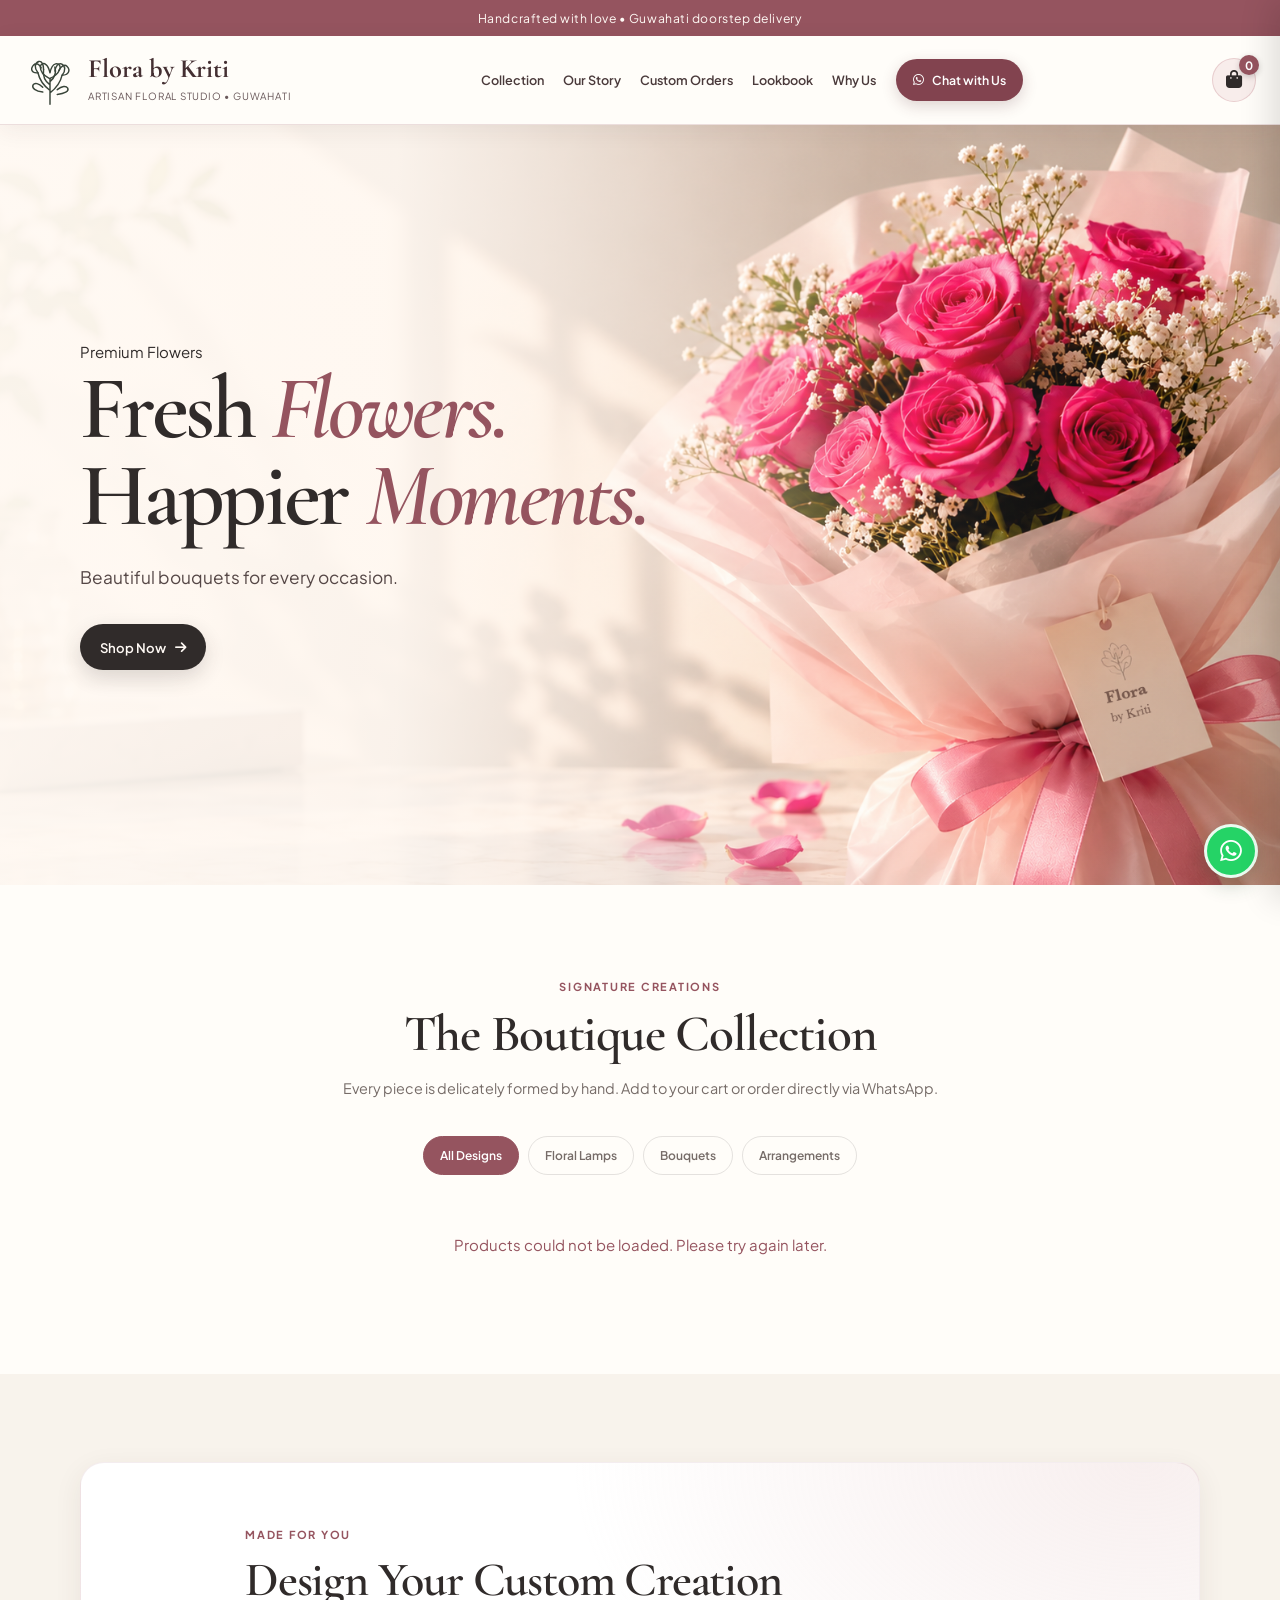
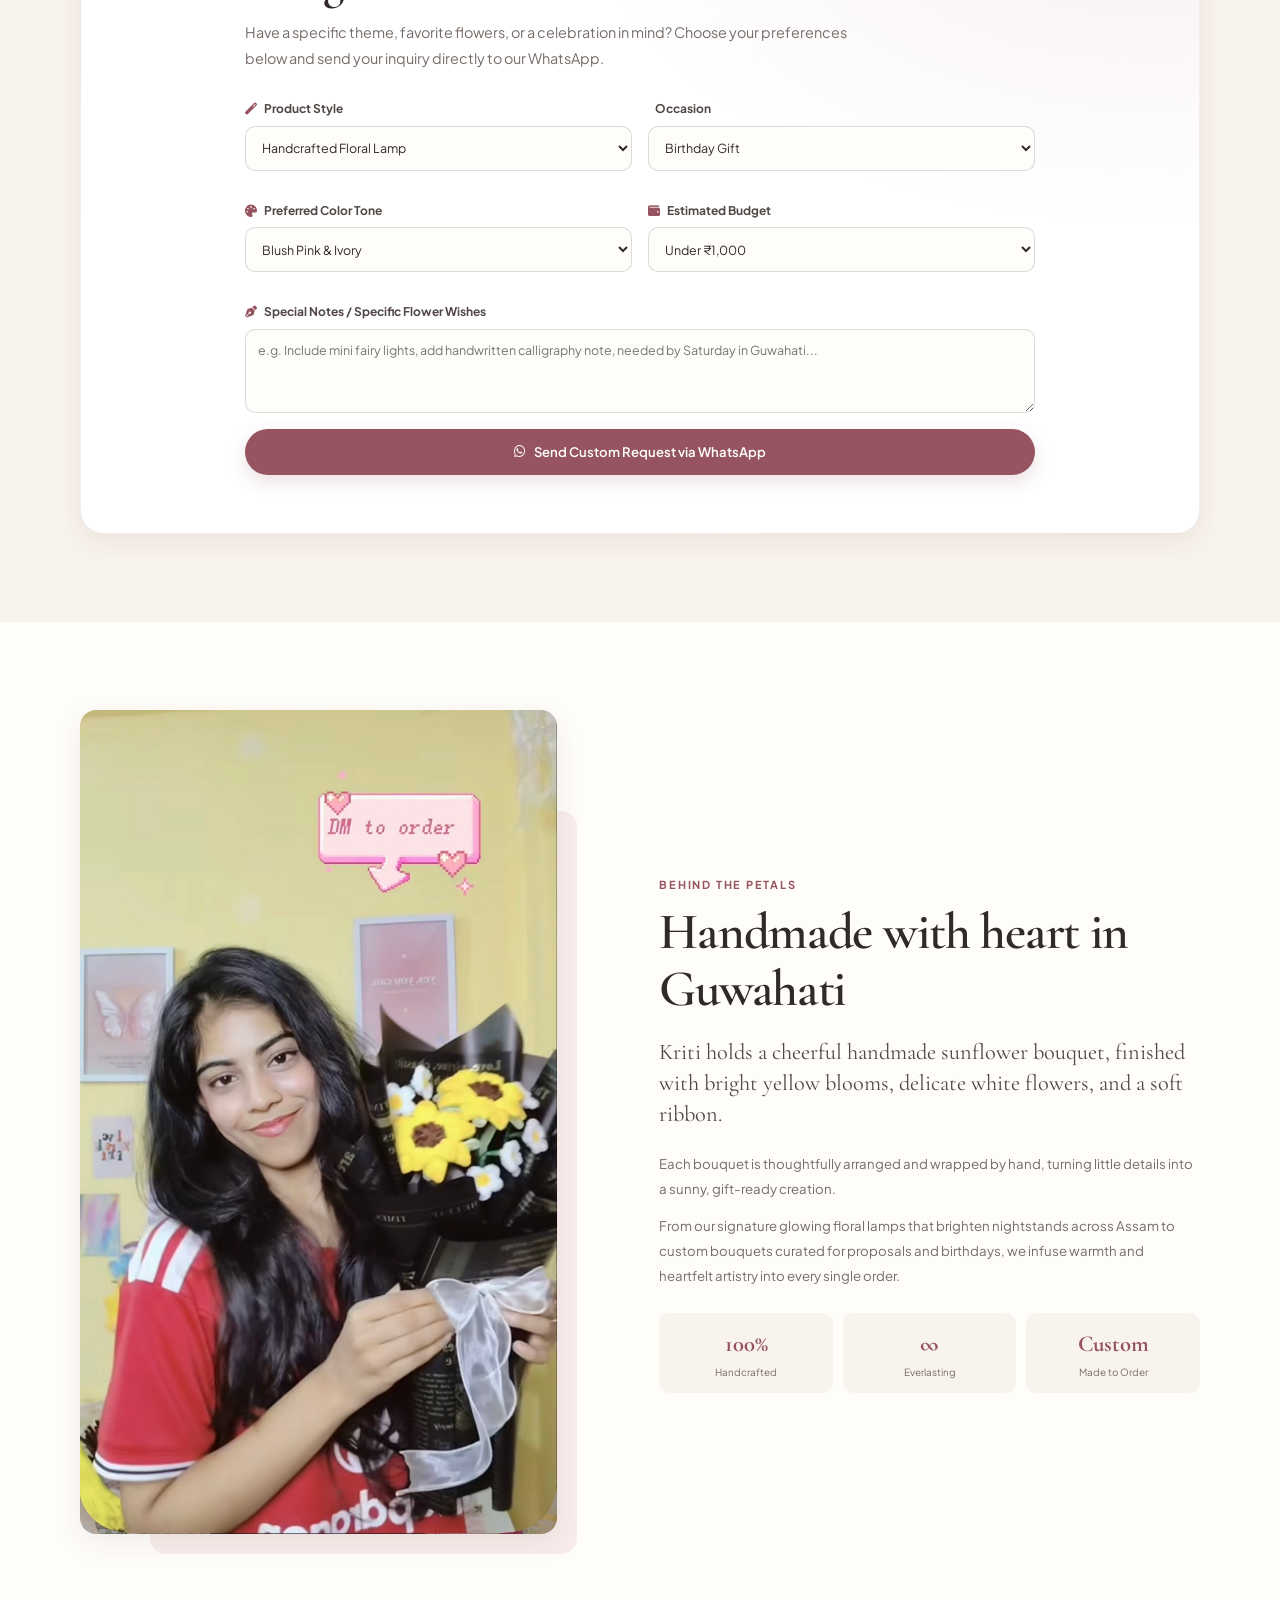
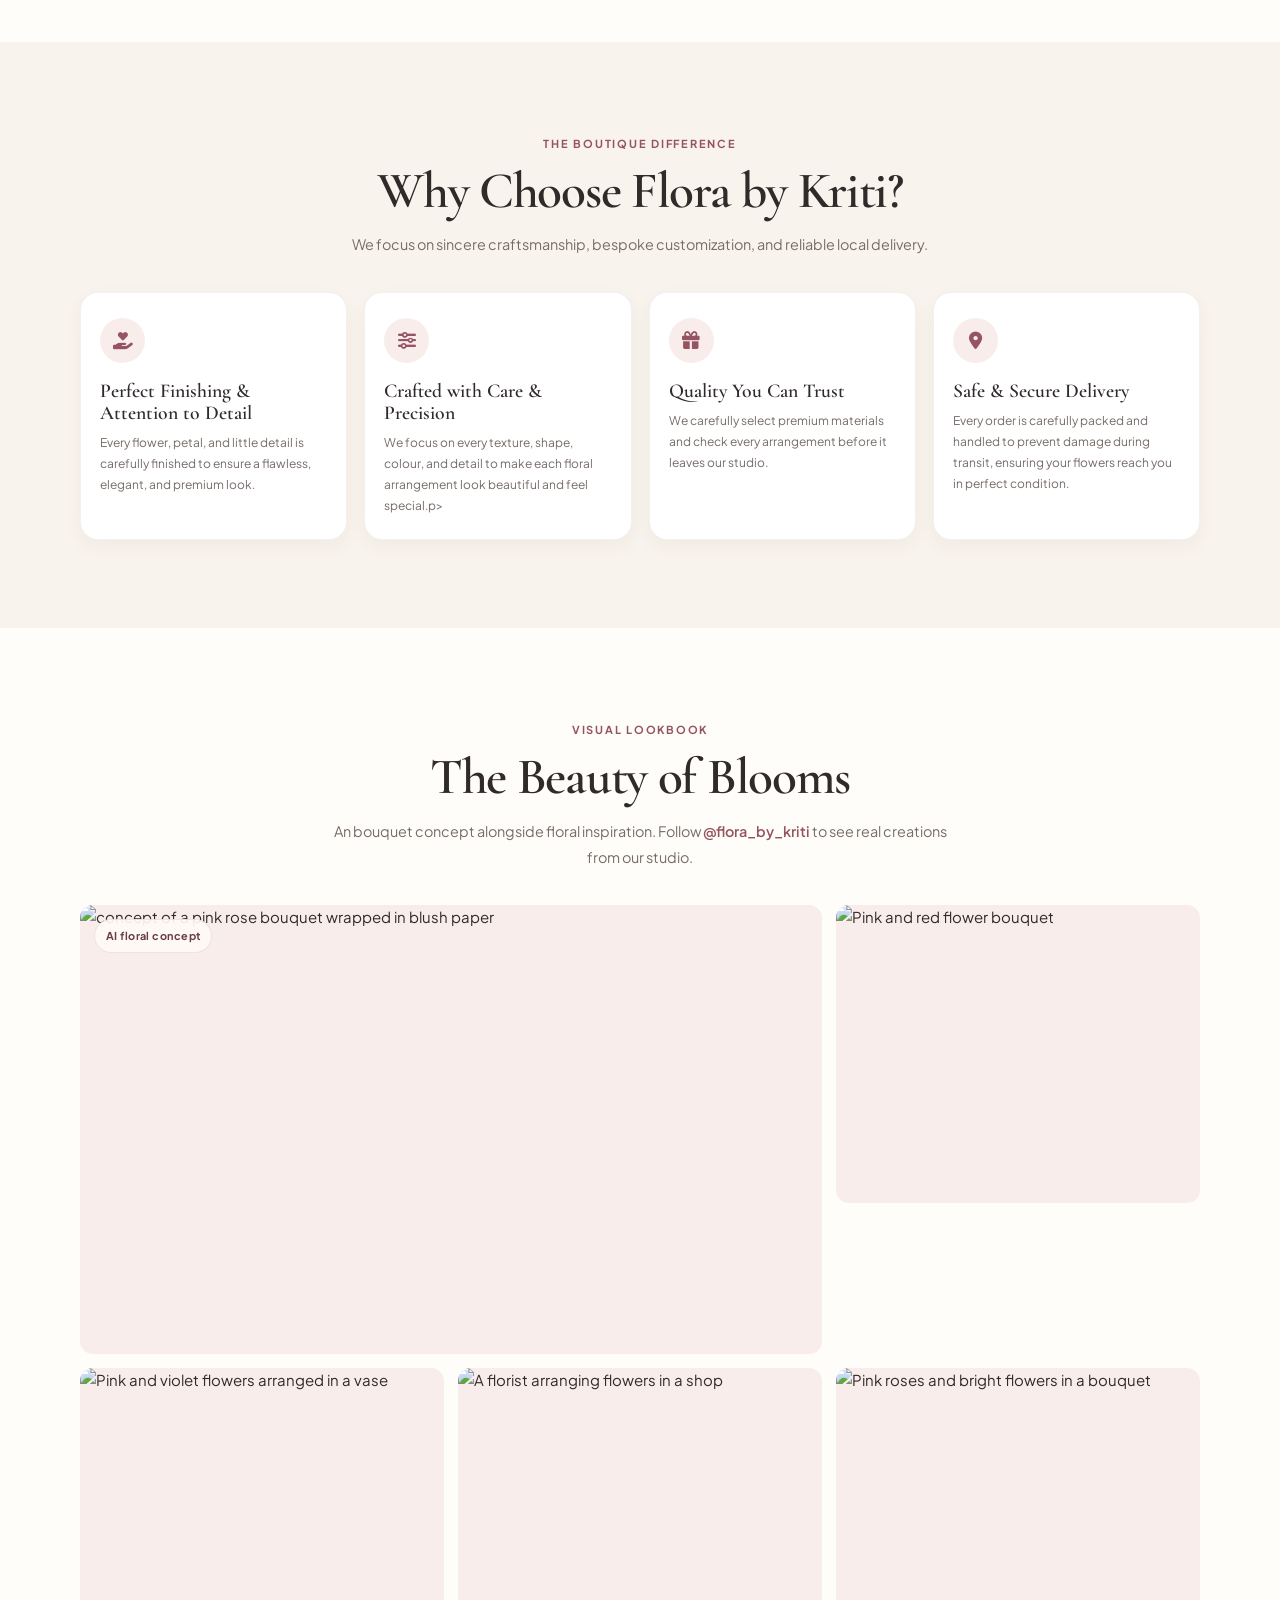
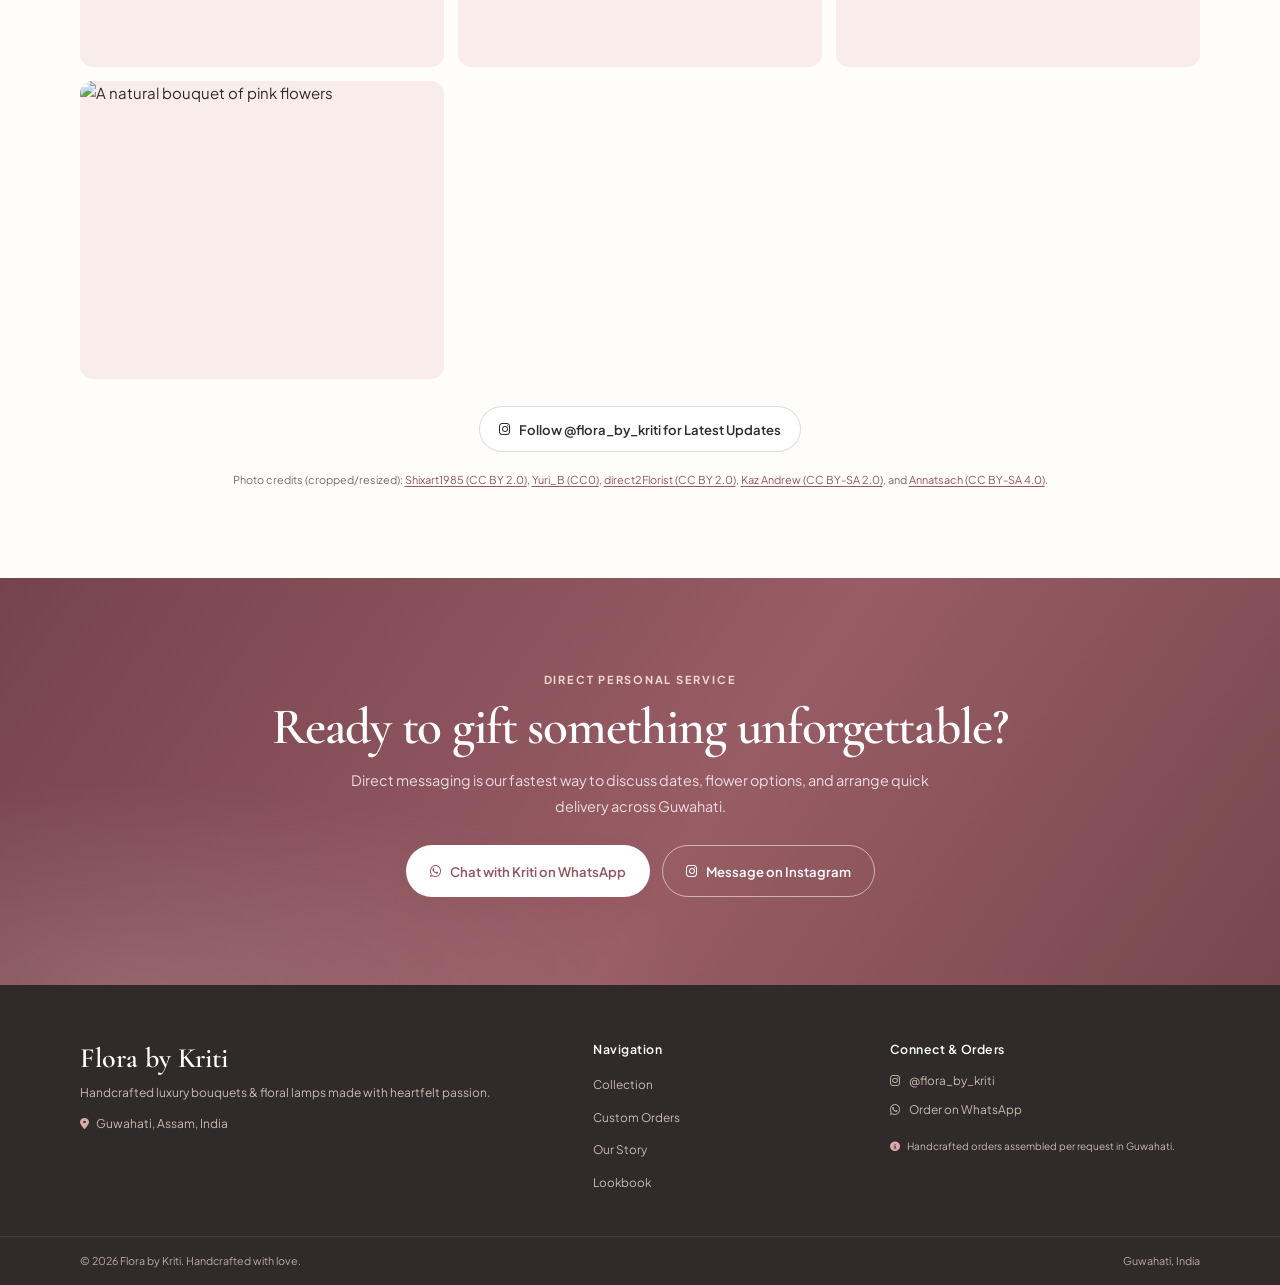
==== commit 71198bc1: "Revise text and update image sources in index.html Updated text in the announcement bar and hero sec" ====
--- a/index.html
+++ b/index.html
@@ -21,7 +21,7 @@
 
   <!-- Top Announcement Bar -->
   <div class="announcement-bar">
-    <p>Handcrafted with love in Guwahati &bull; Custom Orders & Doorstep Delivery Available</p>
+    <p>Handcrafted with love &bull; Guwahati doorstep delivery</p>
   </div>
 
   <!-- Header / Navigation -->
@@ -61,7 +61,7 @@
           <i class="fas fa-shopping-bag"></i>
           <span class="cart-count-badge" id="cartBadge">0</span>
         </button>
-        <button class="mobile-menu-btn" id="menuToggle" aria-label="Toggle navigation menu">
+        <button class="mobile-menu-btn" id="menuToggle" aria-label="Toggle navigation menu" aria-controls="navLinks" aria-expanded="false">
           <i class="fas fa-bars"></i>
         </button>
       </div>
@@ -73,16 +73,17 @@
     <section class="hero-section" id="hero">
       <div class="container hero-grid">
         <div class="hero-content">
+          <span class="hero-kicker">Premium Flowers</span>
           <h1 class="hero-title">
             <span class="hero-title-line">Fresh <span class="hero-title-accent">Flowers.</span></span>
             <span class="hero-title-line">Happier <span class="hero-title-accent">Moments.</span></span>
           </h1>
           <p class="hero-description">
-            Handcrafted with love in Guwahati. Find a beautiful bouquet for every occasion.
+            Beautiful bouquets for every occasion.
           </p>
           <div class="hero-actions">
             <a href="#collection" class="btn hero-collection-link">
-              Explore Collection <i class="fas fa-arrow-right"></i>
+              Shop Now <i class="fas fa-arrow-right"></i>
             </a>
           </div>
         </div>
@@ -244,26 +245,26 @@
         <div class="features-grid">
           <div class="feature-card">
             <div class="feature-icon"><i class="fas fa-hand-holding-heart"></i></div>
-            <h3 class="feature-title">Pure Handmade Artistry</h3>
-            <p class="feature-desc">Every stem, petal, and illumination is individually crafted with high-grade materials that never wither.</p>
+            <h3 class="feature-title">Perfect Finishing & Attention to Detail</h3>
+            <p class="feature-desc">Every flower, petal, and little detail is carefully finished to ensure a flawless, elegant, and premium look.</p>
           </div>
 
           <div class="feature-card">
             <div class="feature-icon"><i class="fas fa-sliders"></i></div>
-            <h3 class="feature-title">Tailored Custom Orders</h3>
-            <p class="feature-desc">From your favorite colors to specific flower types and budgets, each piece is personalized for your loved one.</p>
+            <h3 class="feature-title">Crafted with Care & Precision</h3>
+            <p class="feature-desc">We focus on every texture, shape, colour, and detail to make each floral arrangement look beautiful and feel special.p>
           </div>
 
           <div class="feature-card">
             <div class="feature-icon"><i class="fas fa-gift"></i></div>
-            <h3 class="feature-title">Gift-Ready Packaging</h3>
-            <p class="feature-desc">Arrives elegantly encased with premium Korean wrapping papers, aesthetic ribbons, and optional note cards.</p>
+            <h3 class="feature-title">Quality You Can Trust</h3>
+            <p class="feature-desc">We carefully select premium materials and check every arrangement before it leaves our studio.</p>
           </div>
 
           <div class="feature-card">
             <div class="feature-icon"><i class="fas fa-location-dot"></i></div>
-            <h3 class="feature-title">Guwahati Local Delivery</h3>
-            <p class="feature-desc">Reliable local doorstep delivery across Guwahati with safe, damage-free packaging so your gifts arrive intact.</p>
+            <h3 class="feature-title">Safe & Secure Delivery</h3>
+            <p class="feature-desc">Every order is carefully packed and handled to prevent damage during transit, ensuring your flowers reach you in perfect condition.</p>
           </div>
         </div>
       </div>
@@ -274,13 +275,14 @@
       <div class="container">
         <div class="section-header">
           <span class="section-tag">Visual Lookbook</span>
-          <h2 class="section-title">Moments from our Studio</h2>
-          <p class="section-subtitle">An AI bouquet concept alongside floral inspiration. Follow <a href="https://www.instagram.com/flora_by_kriti/" target="_blank" rel="noopener"> @flora_by_kriti</a> to see real creations from our studio.</p>
+          <h2 class="section-title">The Beauty of Blooms</h2>
+          
+          <p class="section-subtitle">An bouquet concept alongside floral inspiration. Follow <a href="https://www.instagram.com/flora_by_kriti/" target="_blank" rel="noopener"> @flora_by_kriti</a> to see real creations from our studio.</p>
         </div>
 
         <div class="gallery-grid">
           <div class="gallery-item gallery-item-ai" onclick="openLightbox('main1.png', 'AI-generated Flora by Kriti bouquet concept')">
-            <img src="main1.png" alt="AI-generated concept of a pink rose bouquet wrapped in blush paper">
+            <img src="https://plus.unsplash.com/premium_photo-1678115324138-457d1b992fe2?q=80&w=1740&auto=format&fit=crop&ixlib=rb-4.1.0&ixid=NHwxMjA3fDA%3D" alt="concept of a pink rose bouquet wrapped in blush paper">
             <span class="gallery-ai-label">AI floral concept</span>
             <div class="gallery-overlay">
               <i class="fas fa-search-plus"></i>
@@ -289,7 +291,11 @@
           </div>
 
           <div class="gallery-item" onclick="openLightbox('assets/gallery-bouquet-hands.jpg', 'A bouquet held in a flower shop')">
-            <img src="assets/gallery-bouquet-hands.jpg" alt="A person holding a colorful bouquet of flowers">
+            <img 
+  src="https://images.unsplash.com/photo-1572454591674-2739f30d8c40?w=800&auto=format&fit=crop&q=60&ixlib=rb-4.1.0&ixid=NHwxMjA3fDA%3D"
+  alt="Pink and red flower bouquet"
+  loading="lazy"
+>
             <div class="gallery-overlay">
               <i class="fas fa-search-plus"></i>
               <span>View Bouquet</span>
@@ -297,7 +303,7 @@
           </div>
 
           <div class="gallery-item" onclick="openLightbox('assets/gallery-pink-bouquet.jpg', 'Pink and violet flowers arranged in a vase')">
-            <img src="assets/gallery-pink-bouquet.jpg" alt="Pink and violet flowers arranged in a vase">
+            <img src="https://images.unsplash.com/photo-1605722012614-00740f5256f0?q=80&w=1378&auto=format&fit=crop&ixlib=rb-4.1.0&ixid=NHwxMjA3fDA%3D" alt="Pink and violet flowers arranged in a vase">
             <div class="gallery-overlay">
               <i class="fas fa-search-plus"></i>
               <span>View Arrangement</span>
@@ -305,7 +311,7 @@
           </div>
 
           <div class="gallery-item" onclick="openLightbox('assets/gallery-florist.jpg', 'A florist preparing a bouquet')">
-            <img src="assets/gallery-florist.jpg" alt="A florist arranging flowers in a shop">
+            <img src="https://plus.unsplash.com/premium_photo-1677005708723-c0dabb815e4b?q=80&w=687&auto=format&fit=crop&ixlib=rb-4.1.0&ixid=NHwxMjA3fDA%3D" alt="A florist arranging flowers in a shop">
             <div class="gallery-overlay">
               <i class="fas fa-search-plus"></i>
               <span>View Florist</span>
@@ -313,7 +319,7 @@
           </div>
 
           <div class="gallery-item" onclick="openLightbox('assets/gallery-floral-detail.jpg', 'Pink roses and flowers in a bouquet')">
-            <img src="assets/gallery-floral-detail.jpg" alt="Pink roses and bright flowers in a bouquet">
+            <img src="https://images.unsplash.com/photo-1558879860-45f24b366ea1?w=800&auto=format&fit=crop&q=60&ixlib=rb-4.1.0&ixid=NHwxMjA3fDA%3D" alt="Pink roses and bright flowers in a bouquet">
             <div class="gallery-overlay">
               <i class="fas fa-search-plus"></i>
               <span>View Flowers</span>
@@ -321,7 +327,7 @@
           </div>
 
           <div class="gallery-item" onclick="openLightbox('assets/gallery-pink-flowers.jpg', 'Natural pink flowers in a bouquet')">
-            <img src="assets/gallery-pink-flowers.jpg" alt="A natural bouquet of pink flowers">
+            <img src="https://images.unsplash.com/photo-1558879787-4c4aea1fbb83?w=800&auto=format&fit=crop&q=60&ixlib=rb-4.1.0&ixid=NHwxMjA3fDA%3D" alt="A natural bouquet of pink flowers">
             <div class="gallery-overlay">
               <i class="fas fa-search-plus"></i>
               <span>View Flowers</span>
@@ -564,4 +570,4 @@
   <script src="supabase.js"></script>
   <script src="script.js"></script>
 </body>
-</html>+</html>
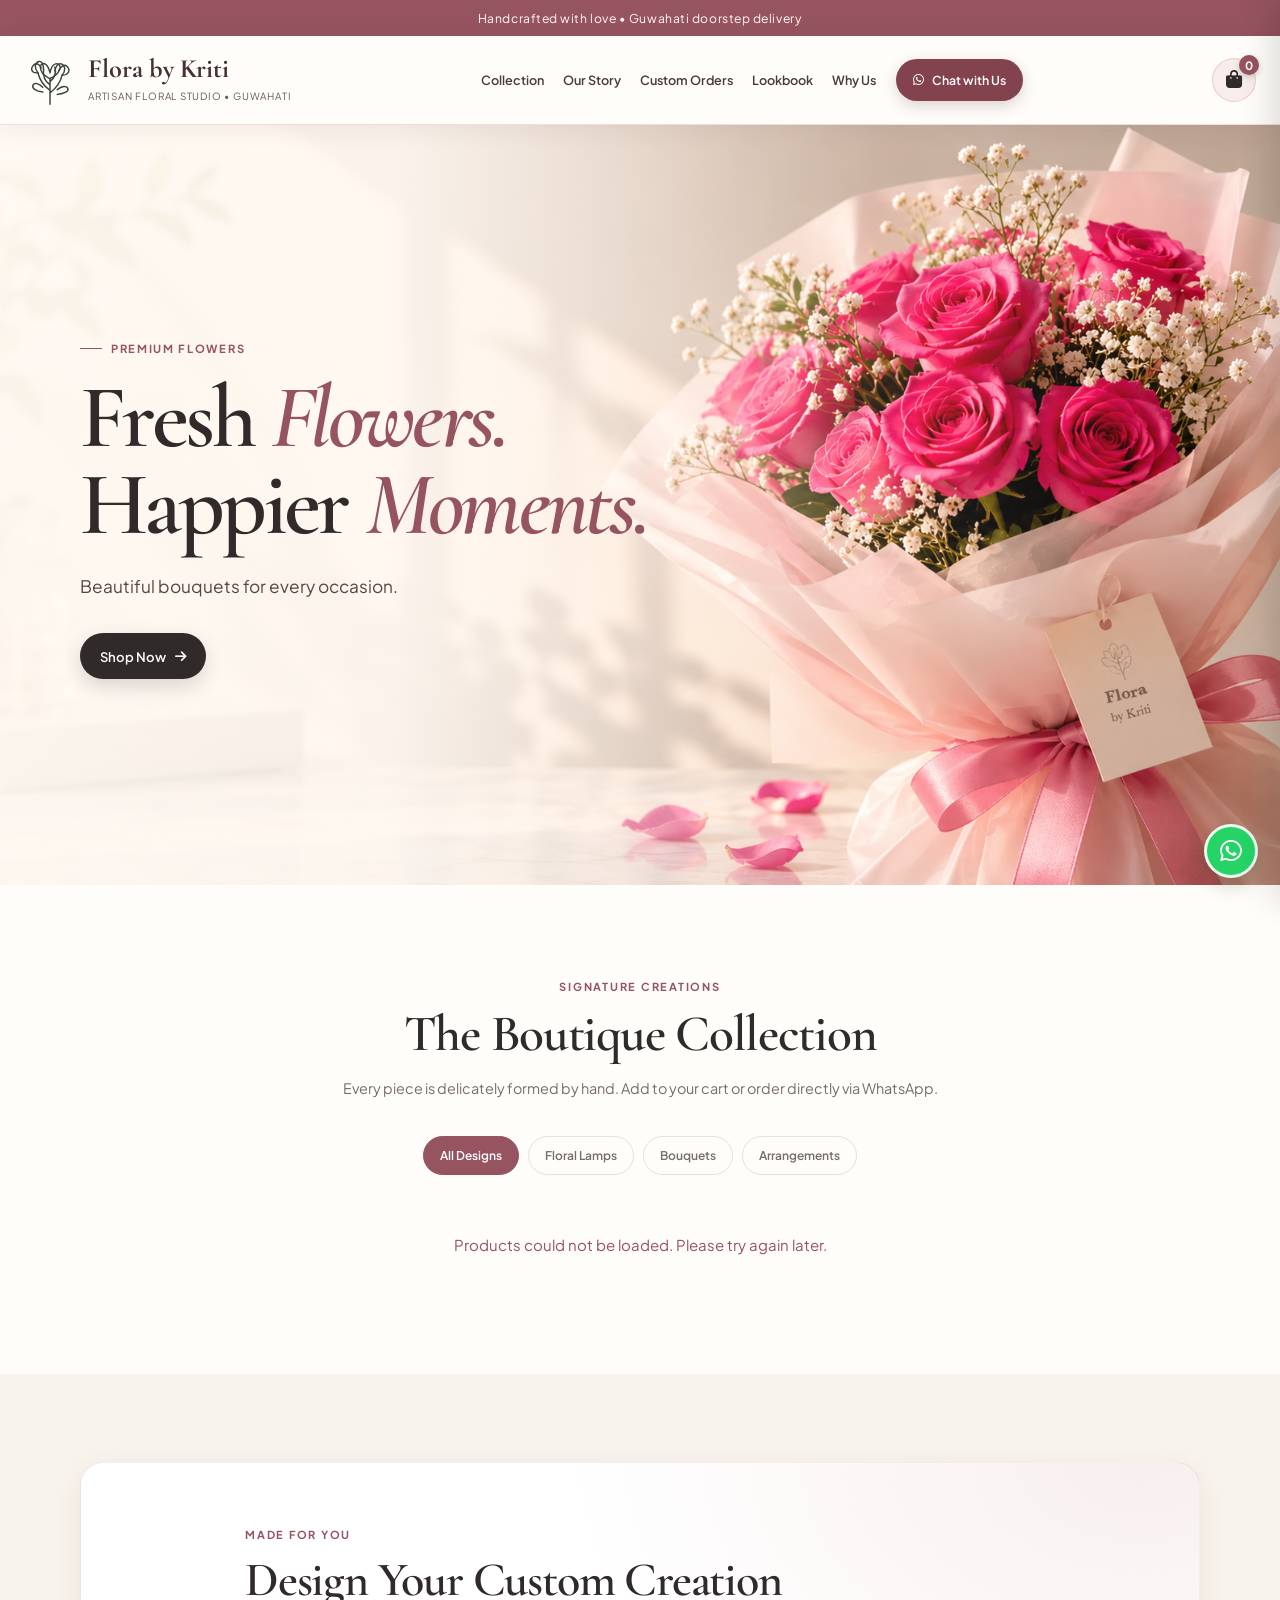
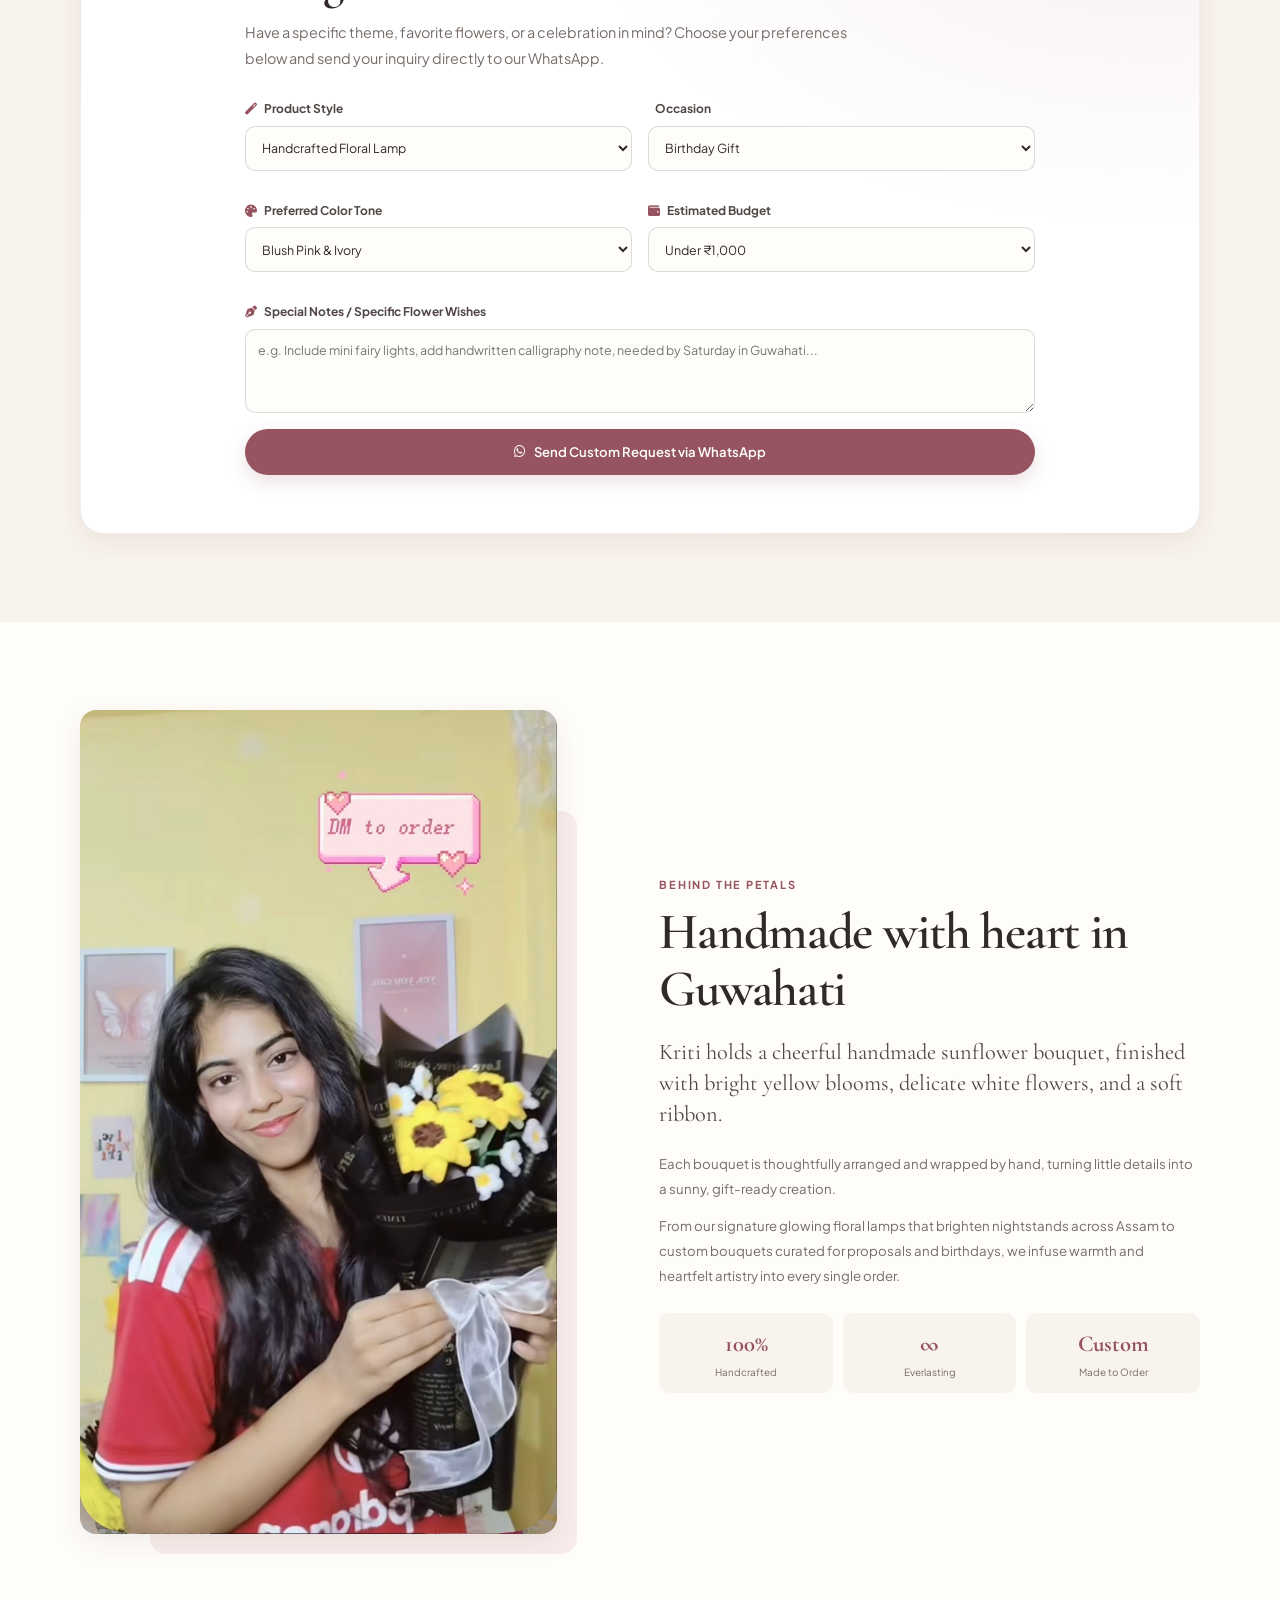
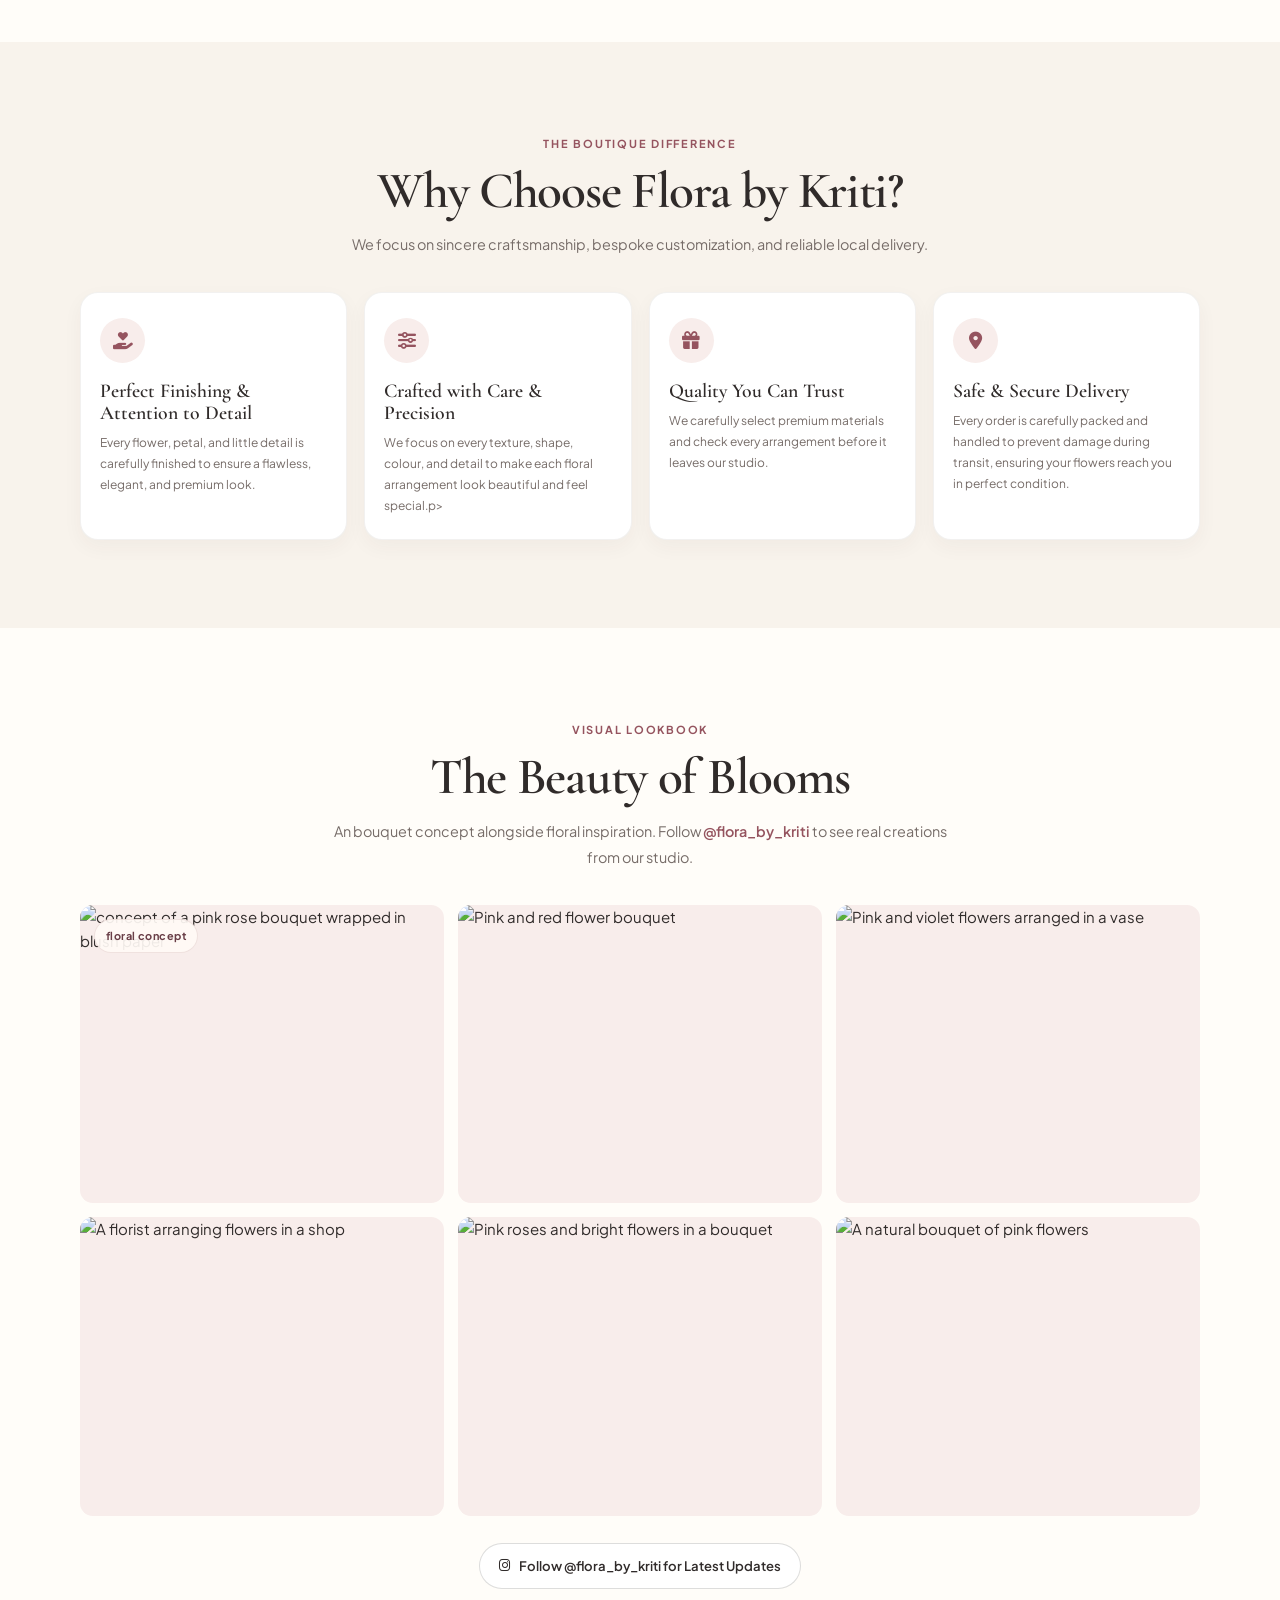
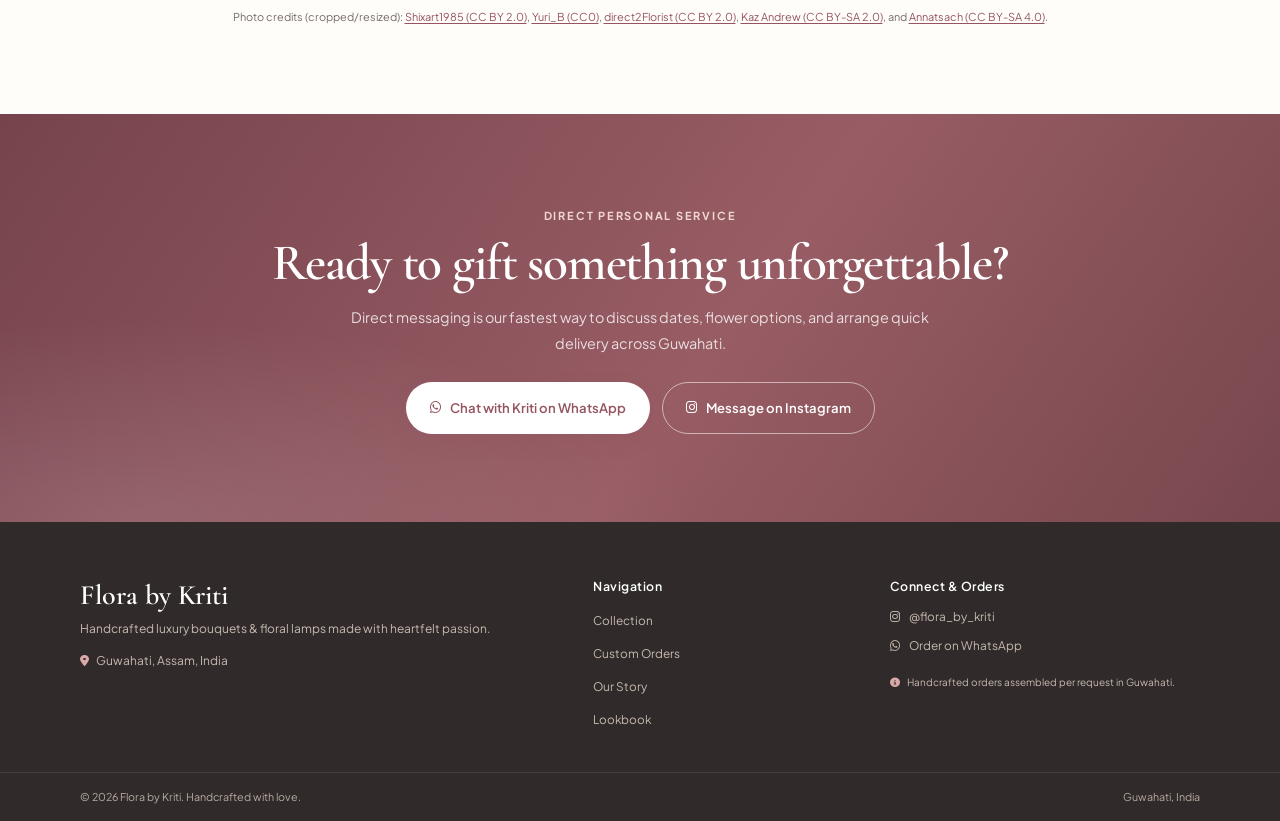
==== commit 22eea985: "Refactor gallery item for floral concept display Updated gallery item to remove 'AI' label and adjus" ====
--- a/index.html
+++ b/index.html
@@ -281,12 +281,12 @@
         </div>
 
         <div class="gallery-grid">
-          <div class="gallery-item gallery-item-ai" onclick="openLightbox('main1.png', 'AI-generated Flora by Kriti bouquet concept')">
+          <div class="gallery-item gallery-item" onclick="openLightbox('main1.png', 'Flora by Kriti bouquet concept')">
             <img src="https://plus.unsplash.com/premium_photo-1678115324138-457d1b992fe2?q=80&w=1740&auto=format&fit=crop&ixlib=rb-4.1.0&ixid=NHwxMjA3fDA%3D" alt="concept of a pink rose bouquet wrapped in blush paper">
-            <span class="gallery-ai-label">AI floral concept</span>
+            <span class="gallery-ai-label">floral concept</span>
             <div class="gallery-overlay">
               <i class="fas fa-search-plus"></i>
-              <span>View AI Concept</span>
+              <span>View Concept</span>
             </div>
           </div>
 
--- a/style.css
+++ b/style.css
@@ -2238,4 +2238,453 @@
     height: 18px;
     font-size: 0.64rem;
   }
-}+}
+
+/* Mobile-first polish */
+.hero-kicker {
+  display: inline-flex;
+  align-items: center;
+  gap: 9px;
+  margin-bottom: 16px;
+  color: var(--color-rose-deep);
+  font-size: 0.7rem;
+  font-weight: 700;
+  letter-spacing: 0.15em;
+  text-transform: uppercase;
+}
+
+.hero-kicker::before {
+  width: 22px;
+  height: 1px;
+  background: currentColor;
+  content: "";
+}
+
+@media (max-width: 580px) {
+  html {
+    scroll-padding-top: 76px;
+  }
+
+  .announcement-bar {
+    display: none;
+  }
+
+  .site-header {
+    background: rgba(255, 253, 249, 0.94);
+    box-shadow: 0 4px 18px rgba(64, 45, 42, 0.055);
+  }
+
+  .site-header .nav-container {
+    min-height: 68px;
+    width: calc(100% - 28px);
+  }
+
+  .site-header .brand-name {
+    font-size: 1.22rem;
+  }
+
+  .site-header .brand-subtitle {
+    display: none;
+  }
+
+  .site-header .logo-mark {
+    width: 39px;
+    height: 39px;
+    flex-basis: 39px;
+    font-size: 1.25rem;
+  }
+
+  .site-header .cart-trigger-btn,
+  .site-header .mobile-menu-btn {
+    width: 40px;
+    height: 40px;
+    border: 0;
+    border-radius: 50%;
+    background: transparent;
+    box-shadow: none;
+  }
+
+  .site-header .nav-links {
+    right: 12px;
+    left: 12px;
+    gap: 3px;
+    padding: 13px;
+    background: rgba(255, 253, 249, 0.98);
+    border: 1px solid rgba(149, 84, 95, 0.12);
+    border-radius: 0 0 20px 20px;
+    box-shadow: 0 18px 30px rgba(48, 43, 42, 0.12);
+  }
+
+  .site-header .nav-item {
+    padding: 12px 10px;
+    border-radius: 10px;
+    font-size: 0.84rem;
+  }
+
+  .site-header .nav-item:hover {
+    background: var(--color-blush-light);
+  }
+
+  .hero-section {
+    min-height: calc(100svh - 68px);
+    padding: 32px 0 40px;
+    background-color: #f7eee8;
+    background-image: url("main2.png");
+    background-position: 54% center;
+    background-size: cover;
+  }
+
+  .hero-section::before {
+    position: absolute;
+    inset: 0;
+    z-index: 1;
+    background:
+      linear-gradient(90deg, rgba(255, 249, 243, 0.84) 0%, rgba(255, 249, 243, 0.68) 43%, rgba(255, 249, 243, 0.24) 77%, rgba(255, 249, 243, 0.06) 100%),
+      linear-gradient(0deg, rgba(255, 249, 243, 0.2) 0%, transparent 32%);
+    content: "";
+    pointer-events: none;
+  }
+
+  .hero-grid {
+    position: static;
+    width: calc(100% - 40px);
+    min-height: calc(100svh - 68px - 72px);
+    align-content: center;
+  }
+
+  .hero-content {
+    z-index: 2;
+  }
+
+  .hero-kicker {
+    margin-bottom: 15px;
+    font-size: 0.63rem;
+  }
+
+  .hero-title {
+    max-width: 340px;
+    margin-bottom: 16px;
+    font-size: clamp(2.65rem, 10.8vw, 3.8rem);
+    line-height: 0.9;
+  }
+
+  .hero-title-line {
+    white-space: normal;
+  }
+
+  .hero-title-accent {
+    display: block;
+  }
+
+  .hero-description {
+    max-width: 280px;
+    margin-bottom: 22px;
+    font-size: 0.95rem;
+    line-height: 1.55;
+  }
+
+  .hero-collection-link {
+    min-width: 180px;
+    min-height: 52px;
+    padding: 14px 22px;
+    background: #df3f68;
+    border-radius: 999px;
+    font-size: 0.9rem;
+    box-shadow: 0 8px 20px rgba(149, 54, 83, 0.2);
+  }
+
+  .hero-mobile-image {
+    display: none;
+  }
+
+  .section {
+    padding: 54px 0;
+  }
+
+  .section-tag {
+    margin-bottom: 8px;
+    font-size: 0.62rem;
+  }
+
+  .section-title {
+    font-size: clamp(2rem, 9vw, 2.35rem);
+    line-height: 1.04;
+  }
+
+  .section-subtitle {
+    font-size: 0.82rem;
+    line-height: 1.7;
+  }
+
+  .section-header {
+    margin-bottom: 23px;
+  }
+
+  .filter-bar {
+    gap: 8px;
+    flex-wrap: nowrap;
+    margin: 0 -2px 20px;
+    padding: 2px 2px 7px;
+    scrollbar-width: none;
+    scroll-snap-type: x mandatory;
+  }
+
+  .filter-bar::-webkit-scrollbar {
+    display: none;
+  }
+
+  .filter-btn {
+    min-height: 40px;
+    padding: 9px 14px;
+    border-color: rgba(149, 84, 95, 0.2);
+    background: #fffaf7;
+    font-size: 0.7rem;
+    scroll-snap-align: start;
+  }
+
+  .product-grid {
+    grid-template-columns: minmax(0, 1fr);
+    gap: 17px;
+  }
+
+  .product-card {
+    display: flex;
+    flex-direction: column;
+    border-color: rgba(149, 84, 95, 0.13);
+    border-radius: 20px;
+    box-shadow: 0 8px 26px rgba(64, 45, 42, 0.075);
+  }
+
+  .product-card:hover {
+    transform: none;
+  }
+
+  .product-image-container {
+    flex: none;
+    min-height: 0;
+    aspect-ratio: 1.2 / 1;
+  }
+
+  .product-img {
+    position: static;
+    width: 100%;
+    height: 100%;
+    aspect-ratio: auto;
+    object-fit: cover;
+  }
+
+  .product-badge {
+    top: 12px;
+    left: 12px;
+    padding: 7px 10px;
+    font-size: 0.61rem;
+  }
+
+  .product-info {
+    padding: 17px 17px 16px;
+  }
+
+  .product-category {
+    font-size: 0.61rem;
+    letter-spacing: 0.12em;
+  }
+
+  .product-name {
+    margin: 5px 0 6px;
+    font-size: 1.4rem;
+  }
+
+  .product-desc {
+    display: -webkit-box;
+    overflow: hidden;
+    margin-bottom: 11px;
+    font-size: 0.76rem;
+    line-height: 1.6;
+    -webkit-box-orient: vertical;
+    -webkit-line-clamp: 2;
+  }
+
+  .product-meta {
+    margin-bottom: 12px;
+  }
+
+  .product-price {
+    font-size: 1.4rem;
+  }
+
+  .product-actions-group {
+    flex-direction: row;
+    gap: 9px;
+    margin-top: 0;
+  }
+
+  .product-actions-group .btn {
+    min-height: 44px;
+    padding: 10px 12px;
+    font-size: 0.73rem;
+  }
+
+  .custom-card {
+    padding: 25px 19px;
+    border-radius: 21px;
+  }
+
+  .custom-content > .section-title {
+    font-size: 2.1rem;
+  }
+
+  .form-row,
+  .checkout-form-grid {
+    grid-template-columns: 1fr;
+    gap: 0;
+  }
+
+  .form-group input,
+  .form-group select,
+  .form-group textarea,
+  .checkout-modal input,
+  .checkout-modal textarea {
+    min-height: 48px;
+    font-size: 16px;
+  }
+
+  .story-grid {
+    gap: 28px;
+  }
+
+  .story-image-wrap {
+    padding: 0 12px 12px 0;
+  }
+
+  .story-img,
+  .story-image-wrap::before {
+    border-radius: 18px;
+  }
+
+  .story-text .section-title {
+    font-size: 2.15rem;
+  }
+
+  .features-grid {
+    grid-template-columns: 1fr;
+    gap: 11px;
+  }
+
+  .feature-card {
+    padding: 17px;
+    border-radius: 16px;
+  }
+
+  .gallery-grid {
+    gap: 9px;
+  }
+
+  .gallery-item,
+  .gallery-item-ai {
+    border-radius: 13px;
+  }
+
+  .gallery-item-ai {
+    aspect-ratio: 1.25 / 1;
+  }
+
+  .gallery-ai-label {
+    top: 9px;
+    left: 9px;
+    padding: 6px 9px;
+    font-size: 0.59rem;
+  }
+
+  .gallery-overlay {
+    opacity: 1;
+    align-items: flex-start;
+    justify-content: flex-end;
+    gap: 4px;
+    padding: 10px;
+    background: linear-gradient(transparent 48%, rgba(40, 28, 29, 0.52));
+  }
+
+  .gallery-overlay i {
+    display: none;
+  }
+
+  .gallery-overlay span {
+    font-size: 0.65rem;
+  }
+
+  .contact-banner .section-title {
+    font-size: 2.15rem;
+  }
+
+  .banner-buttons .btn {
+    min-height: 48px;
+  }
+
+  .footer-content {
+    gap: 23px 15px;
+    padding-top: 38px;
+    padding-bottom: 30px;
+  }
+
+  .floating-whatsapp {
+    right: 15px;
+    bottom: max(15px, env(safe-area-inset-bottom));
+    width: 52px;
+    height: 52px;
+    box-shadow: 0 8px 24px rgba(35, 80, 49, 0.28);
+  }
+
+  .checkout-modal {
+    align-items: flex-end;
+    padding: 0;
+  }
+
+  .checkout-modal-content {
+    width: 100%;
+    max-height: 92dvh;
+    padding: 28px 18px max(22px, env(safe-area-inset-bottom));
+    border-radius: 24px 24px 0 0;
+  }
+
+  .checkout-modal-close {
+    top: 12px;
+    right: 15px;
+    width: 40px;
+    height: 40px;
+    border-radius: 50%;
+    background: var(--color-ivory-warm);
+  }
+
+  .cart-sidebar {
+    padding-bottom: env(safe-area-inset-bottom);
+  }
+
+  .cart-footer {
+    padding-bottom: max(1.25rem, env(safe-area-inset-bottom));
+  }
+
+  .cart-toast {
+    right: 12px;
+    bottom: calc(78px + env(safe-area-inset-bottom));
+    max-width: calc(100vw - 24px);
+  }
+
+  .page-banner {
+    padding: 43px 0 29px;
+  }
+
+  .page-banner-title {
+    font-size: 2.7rem;
+  }
+}
+
+@media (prefers-reduced-motion: reduce) {
+  *,
+  *::before,
+  *::after {
+    scroll-behavior: auto !important;
+    animation-duration: 0.01ms !important;
+    animation-iteration-count: 1 !important;
+    transition-duration: 0.01ms !important;
+  }
+}
